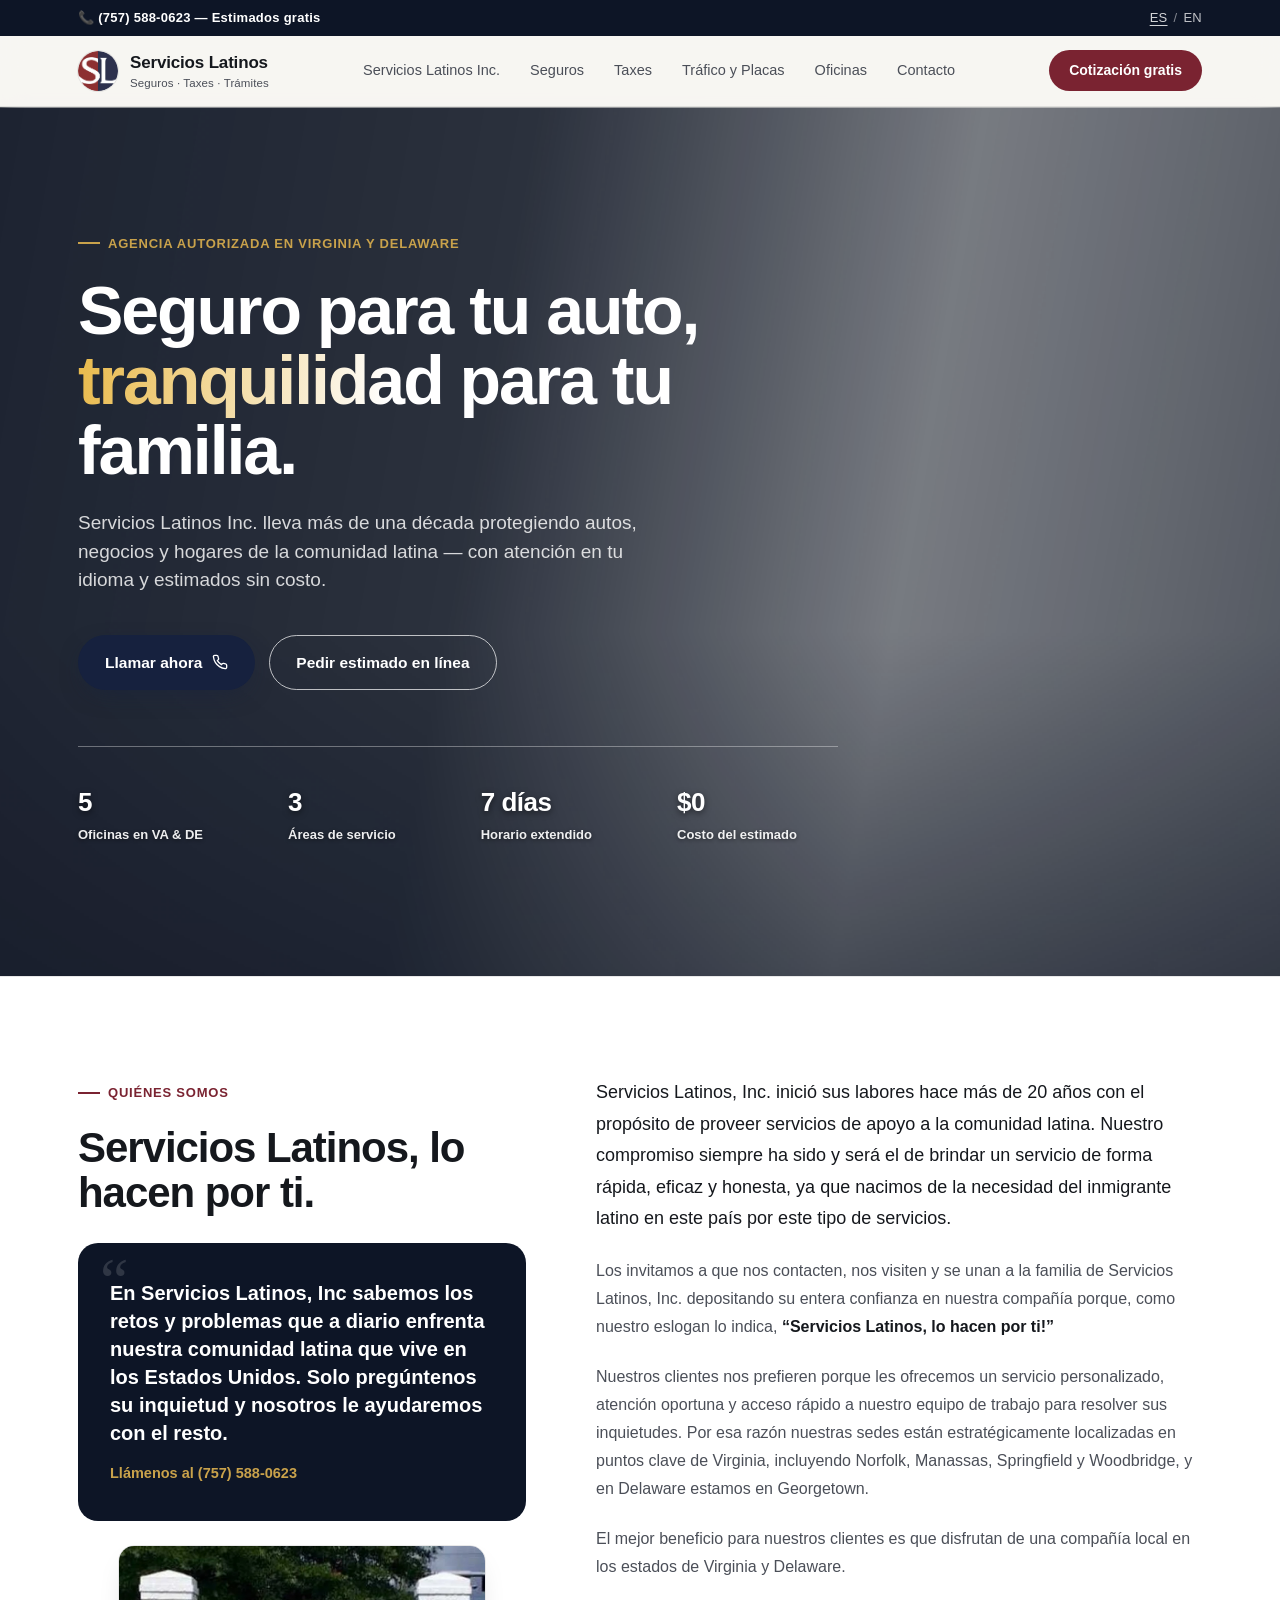
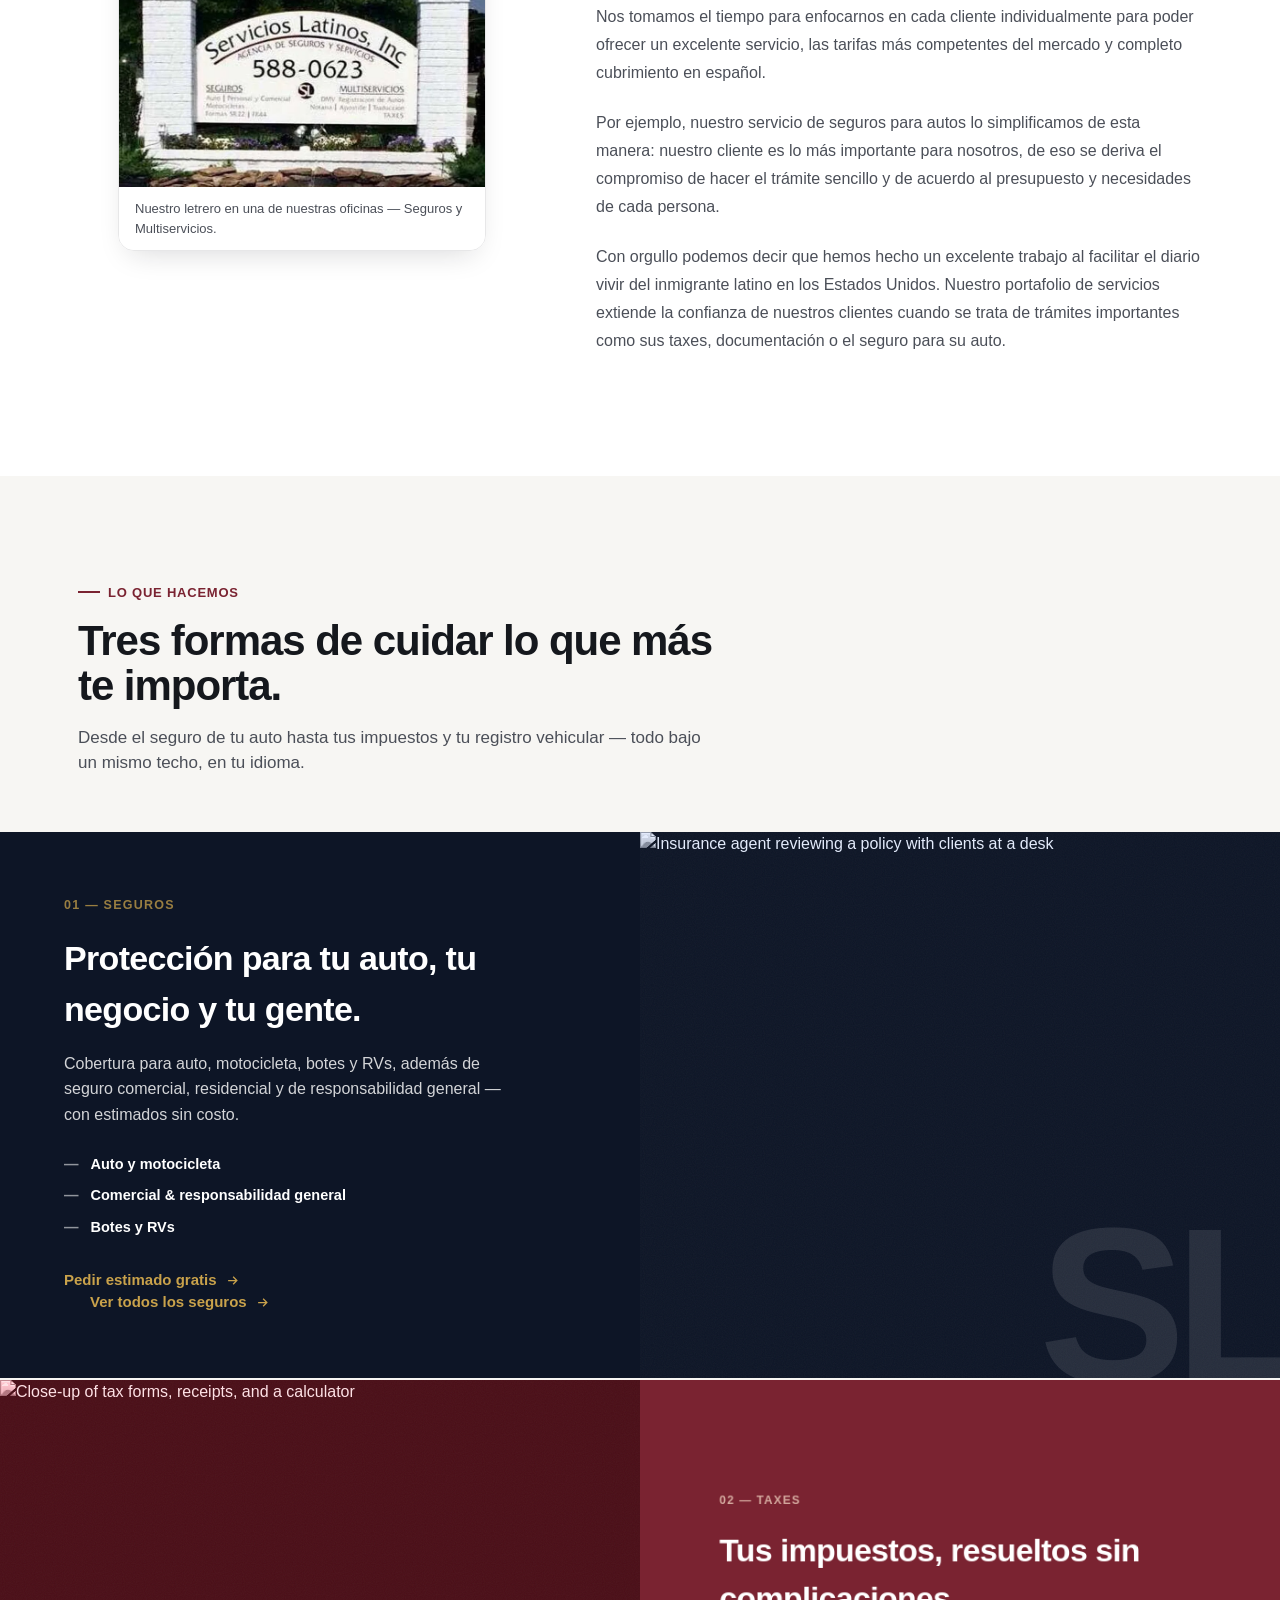
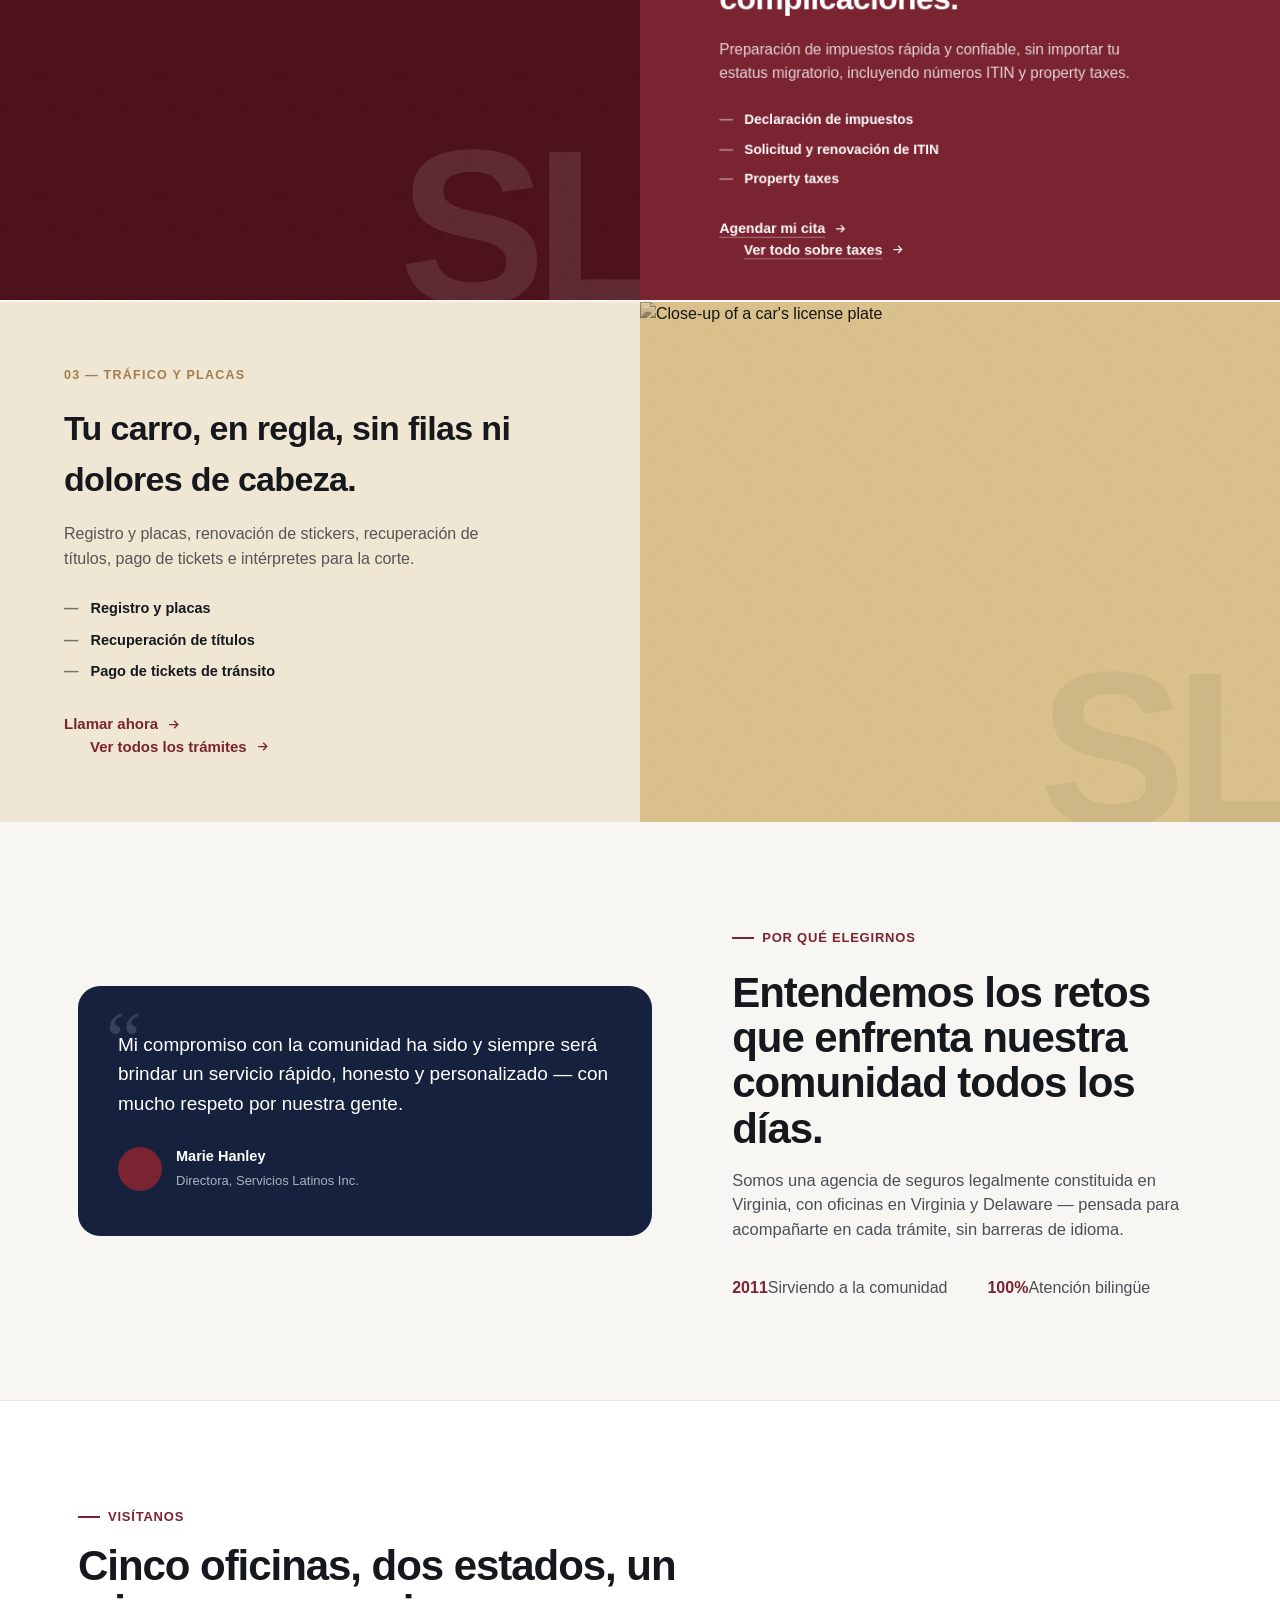
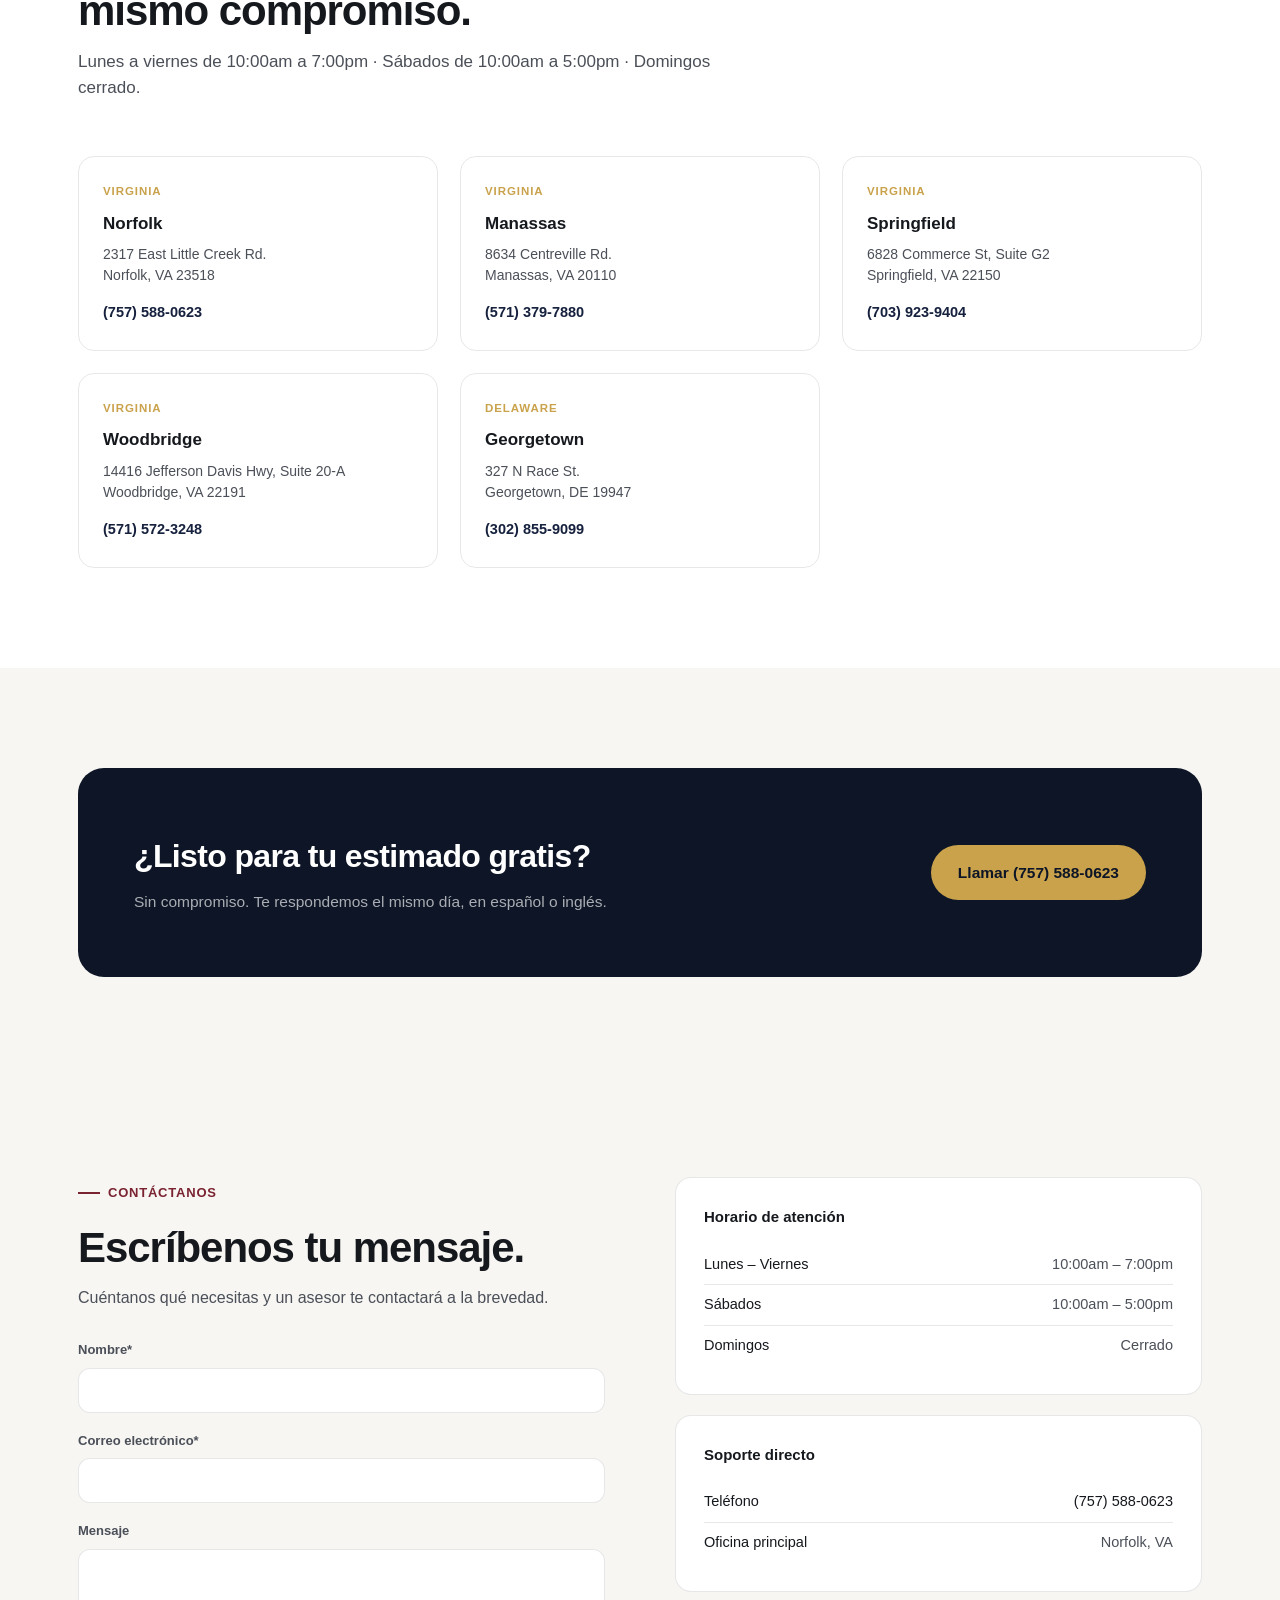
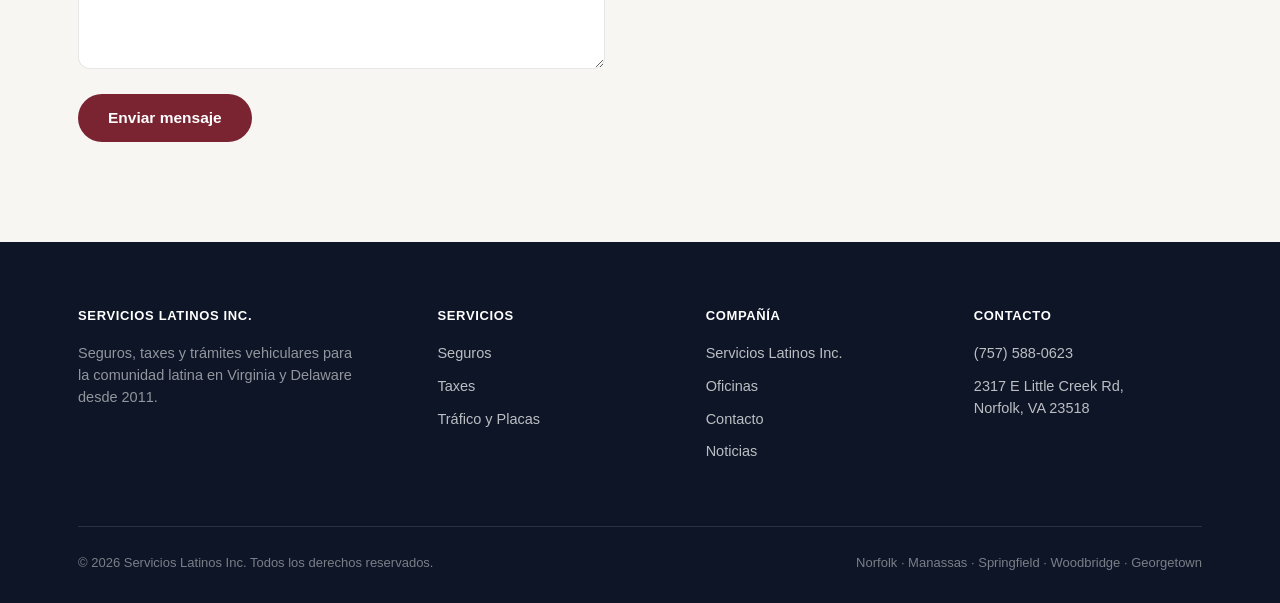
==== index.html @ 8c501081 "Add files via upload" ====
<!DOCTYPE html>
<html lang="es">
<head>
<meta charset="UTF-8">
<meta name="viewport" content="width=device-width, initial-scale=1.0">
<title>Servicios Latinos Inc. — Seguros, Taxes y Trámites</title>
<link rel="stylesheet" href="styles.css">
</head>
<body>

<a href="#main" class="skip-link">Saltar al contenido</a>

<div class="utility">
  <div class="wrap">
    <a href="tel:7575880623" class="phone"><span data-i18n="utility.phone">📞 (757) 588-0623 — Estimados gratis</span></a>
    <div class="langs"><a href="#" class="lang-link active" data-lang="es">ES</a><span>/</span><a href="#" class="lang-link" data-lang="en">EN</a></div>
  </div>
</div>

<header class="main">
  <nav class="wrap">
    <a href="#main" class="brand">
      <img class="brand-mark" src="[data-uri]" alt="Servicios Latinos Inc. logo" loading="lazy">
      <span class="brand-name">Servicios Latinos<small>Seguros · Taxes · Trámites</small></span>
    </a>
    <div class="nav-links">
      <a href="#nosotros" data-i18n="nav.nosotros">Servicios Latinos Inc.</a>
      <a href="seguros.html" data-i18n="nav.seguros">Seguros</a>
      <a href="taxes.html" data-i18n="nav.taxes">Taxes</a>
      <a href="trafico.html" data-i18n="nav.trafico">Tráfico y Placas</a>
      <a href="#oficinas" data-i18n="nav.oficinas">Oficinas</a>
      <a href="#contacto" data-i18n="nav.contacto">Contacto</a>
    </div>
    <a href="#contacto" class="nav-cta" data-i18n="nav.cta">Cotización gratis</a>
    <button class="nav-toggle" id="navToggle" aria-label="Menu" aria-expanded="false"><span class="bar"></span><span class="bar"></span></button>
  </nav>
  <div class="mobile-menu" id="mobileMenu">
    <div class="wrap">

      <a href="#nosotros" data-i18n="nav.nosotros">Servicios Latinos Inc.</a>
      <a href="seguros.html" data-i18n="nav.seguros">Seguros</a>
      <a href="taxes.html" data-i18n="nav.taxes">Taxes</a>
      <a href="trafico.html" data-i18n="nav.trafico">Tráfico y Placas</a>
      <a href="#oficinas" data-i18n="nav.oficinas">Oficinas</a>
      <a href="#contacto" data-i18n="nav.contacto">Contacto</a>
    
      <a href="#contacto" class="nav-cta" data-i18n="nav.cta">Cotización gratis</a>
    </div>
  </div>
</header>

<main id="main">

  <!-- HERO -->
  <section class="hero">
    <div class="hero-bg" role="img" aria-label="Close-up of a waving American flag"></div>
    <div class="wrap">
      <span class="eyebrow" data-i18n="hero.eyebrow">Agencia autorizada en Virginia y Delaware</span>
      <h1 class="hero-head" data-i18n="hero.headline">Seguro para tu auto, <em>tranquilidad</em> para tu familia.</h1>
      <p class="hero-sub" data-i18n="hero.sub">Servicios Latinos Inc. lleva más de una década protegiendo autos, negocios y hogares de la comunidad latina — con atención en tu idioma y estimados sin costo.</p>
      <div class="hero-actions">
        <a href="tel:7575880623" class="btn btn-primary">
          <span data-i18n="hero.call">Llamar ahora</span>
          <svg viewBox="0 0 24 24" fill="none" stroke="currentColor" stroke-width="2"><path d="M22 16.92v3a2 2 0 0 1-2.18 2 19.79 19.79 0 0 1-8.63-3.07 19.5 19.5 0 0 1-6-6 19.79 19.79 0 0 1-3.07-8.67A2 2 0 0 1 4.11 2h3a2 2 0 0 1 2 1.72c.127.96.362 1.903.7 2.81a2 2 0 0 1-.45 2.11L8.09 9.91a16 16 0 0 0 6 6l1.27-1.27a2 2 0 0 1 2.11-.45c.907.338 1.85.573 2.81.7A2 2 0 0 1 22 16.92z"/></svg>
        </a>
        <a href="#contacto" class="btn btn-ghost" data-i18n="hero.online_quote">Pedir estimado en línea</a>
      </div>
      <div class="hero-stats">
        <div class="stat"><b>5</b><span data-i18n="hero.stat1">Oficinas en VA &amp; DE</span></div>
        <div class="stat"><b>3</b><span data-i18n="hero.stat2">Áreas de servicio</span></div>
        <div class="stat"><b data-i18n="hero.stat3num">7 días</b><span data-i18n="hero.stat3">Horario extendido</span></div>
        <div class="stat"><b>$0</b><span data-i18n="hero.stat4">Costo del estimado</span></div>
      </div>
    </div>
  </section>

  <!-- ABOUT / NOSOTROS -->
  <section class="about" id="nosotros">
    <div class="wrap about-grid">
      <div class="about-sticky">
        <span class="eyebrow" data-i18n="about.eyebrow">Quiénes somos</span>
        <h2 class="section-title" data-i18n="about.title">Servicios Latinos, lo hacen por ti.</h2>
        <div class="about-slogan">
          <p data-i18n="about.slogan_quote">En Servicios Latinos, Inc sabemos los retos y problemas que a diario enfrenta nuestra comunidad latina que vive en los Estados Unidos. Solo pregúntenos su inquietud y nosotros le ayudaremos con el resto.</p>
          <a href="tel:7575880623" data-i18n="about.call">Llámenos al (757) 588-0623</a>
        </div>
        <figure class="about-photo">
          <img src="[data-uri]" alt="Servicios Latinos, Inc. monument sign at one of our office locations" loading="lazy">
          <figcaption data-i18n="about.photo_caption">Nuestro letrero en una de nuestras oficinas — Seguros y Multiservicios.</figcaption>
        </figure>
      </div>
      <div class="about-body reveal">
        <p data-i18n="about.p1">Servicios Latinos, Inc. inició sus labores hace más de 20 años con el propósito de proveer servicios de apoyo a la comunidad latina. Nuestro compromiso siempre ha sido y será el de brindar un servicio de forma rápida, eficaz y honesta, ya que nacimos de la necesidad del inmigrante latino en este país por este tipo de servicios.</p>
        <p data-i18n="about.p2">Los invitamos a que nos contacten, nos visiten y se unan a la familia de Servicios Latinos, Inc. depositando su entera confianza en nuestra compañía porque, como nuestro eslogan lo indica, <strong>“Servicios Latinos, lo hacen por ti!”</strong></p>
        <p data-i18n="about.p3">Nuestros clientes nos prefieren porque les ofrecemos un servicio personalizado, atención oportuna y acceso rápido a nuestro equipo de trabajo para resolver sus inquietudes. Por esa razón nuestras sedes están estratégicamente localizadas en puntos clave de Virginia, incluyendo Norfolk, Manassas, Springfield y Woodbridge, y en Delaware estamos en Georgetown.</p>
        <p data-i18n="about.p4">El mejor beneficio para nuestros clientes es que disfrutan de una compañía local en los estados de Virginia y Delaware.</p>
        <p data-i18n="about.p5">Nos tomamos el tiempo para enfocarnos en cada cliente individualmente para poder ofrecer un excelente servicio, las tarifas más competentes del mercado y completo cubrimiento en español.</p>
        <p data-i18n="about.p6">Por ejemplo, nuestro servicio de seguros para autos lo simplificamos de esta manera: nuestro cliente es lo más importante para nosotros, de eso se deriva el compromiso de hacer el trámite sencillo y de acuerdo al presupuesto y necesidades de cada persona.</p>
        <p data-i18n="about.p7">Con orgullo podemos decir que hemos hecho un excelente trabajo al facilitar el diario vivir del inmigrante latino en los Estados Unidos. Nuestro portafolio de servicios extiende la confianza de nuestros clientes cuando se trata de trámites importantes como sus taxes, documentación o el seguro para su auto.</p>
      </div>
    </div>
  </section>

  <!-- SERVICES -->
  <section class="services" id="seguros">
    <div class="wrap">
      <div class="section-head">
        <span class="eyebrow" data-i18n="services.eyebrow">Lo que hacemos</span>
        <h2 class="section-title" data-i18n="services.title">Tres formas de cuidar lo que más te importa.</h2>
        <p data-i18n="services.sub">Desde el seguro de tu auto hasta tus impuestos y tu registro vehicular — todo bajo un mismo techo, en tu idioma.</p>
      </div>
    </div>

    <div class="service-row row-seguros">
      <div class="service-content reveal">
        <span class="service-tag" data-i18n="seguros.tag">01 — Seguros</span>
        <h3 data-i18n="seguros.h3">Protección para tu auto, tu negocio y tu gente.</h3>
        <p data-i18n="seguros.p">Cobertura para auto, motocicleta, botes y RVs, además de seguro comercial, residencial y de responsabilidad general — con estimados sin costo.</p>
        <ul class="service-facts">
          <li data-i18n="seguros.fact1">Auto y motocicleta</li>
          <li data-i18n="seguros.fact2">Comercial &amp; responsabilidad general</li>
          <li data-i18n="seguros.fact3">Botes y RVs</li>
        </ul>
        <a href="tel:7575880623" class="link"><span data-i18n="seguros.link">Pedir estimado gratis</span>
          <svg viewBox="0 0 24 24" fill="none" stroke="currentColor" stroke-width="2"><path d="M5 12h14M13 6l6 6-6 6"/></svg>
        </a>
        <a href="seguros.html" class="link" style="margin-left:26px;"><span data-i18n="seguros.viewall">Ver todos los seguros</span>
          <svg viewBox="0 0 24 24" fill="none" stroke="currentColor" stroke-width="2"><path d="M5 12h14M13 6l6 6-6 6"/></svg>
        </a>
      </div>
      <div class="service-visual reveal-visual">
        <img src="https://images.pexels.com/photos/8441861/pexels-photo-8441861.jpeg?auto=compress&cs=tinysrgb&w=1000&h=800&dpr=1" alt="Insurance agent reviewing a policy with clients at a desk" loading="lazy">
        <div class="tint"></div>
        <div class="grain"></div>
        <span class="service-mark" aria-hidden="true">SL</span>
      </div>
    </div>

    <div class="service-row flip row-taxes" id="taxes">
      <div class="service-content reveal">
        <span class="service-tag" data-i18n="taxes.tag">02 — Taxes</span>
        <h3 data-i18n="taxes.h3">Tus impuestos, resueltos sin complicaciones.</h3>
        <p data-i18n="taxes.p">Preparación de impuestos rápida y confiable, sin importar tu estatus migratorio, incluyendo números ITIN y property taxes.</p>
        <ul class="service-facts">
          <li data-i18n="taxes.fact1">Declaración de impuestos</li>
          <li data-i18n="taxes.fact2">Solicitud y renovación de ITIN</li>
          <li data-i18n="taxes.fact3">Property taxes</li>
        </ul>
        <a href="tel:7575880623" class="link"><span data-i18n="taxes.link">Agendar mi cita</span>
          <svg viewBox="0 0 24 24" fill="none" stroke="currentColor" stroke-width="2"><path d="M5 12h14M13 6l6 6-6 6"/></svg>
        </a>
        <a href="taxes.html" class="link" style="margin-left:26px;"><span data-i18n="taxes.viewall">Ver todo sobre taxes</span>
          <svg viewBox="0 0 24 24" fill="none" stroke="currentColor" stroke-width="2"><path d="M5 12h14M13 6l6 6-6 6"/></svg>
        </a>
      </div>
      <div class="service-visual reveal-visual">
        <img src="https://images.pexels.com/photos/6863183/pexels-photo-6863183.jpeg?auto=compress&cs=tinysrgb&w=1000&h=800&dpr=1" alt="Close-up of tax forms, receipts, and a calculator" loading="lazy">
        <div class="tint"></div>
        <div class="grain"></div>
        <span class="service-mark" aria-hidden="true">SL</span>
      </div>
    </div>

    <div class="service-row row-trafico" id="trafico">
      <div class="service-content reveal">
        <span class="service-tag" data-i18n="trafico.tag">03 — Tráfico y Placas</span>
        <h3 data-i18n="trafico.h3">Tu carro, en regla, sin filas ni dolores de cabeza.</h3>
        <p data-i18n="trafico.p">Registro y placas, renovación de stickers, recuperación de títulos, pago de tickets e intérpretes para la corte.</p>
        <ul class="service-facts">
          <li data-i18n="trafico.fact1">Registro y placas</li>
          <li data-i18n="trafico.fact2">Recuperación de títulos</li>
          <li data-i18n="trafico.fact3">Pago de tickets de tránsito</li>
        </ul>
        <a href="tel:7575880623" class="link"><span data-i18n="trafico.call">Llamar ahora</span>
          <svg viewBox="0 0 24 24" fill="none" stroke="currentColor" stroke-width="2"><path d="M5 12h14M13 6l6 6-6 6"/></svg>
        </a>
        <a href="trafico.html" class="link" style="margin-left:26px;"><span data-i18n="trafico.link">Ver todos los trámites</span>
          <svg viewBox="0 0 24 24" fill="none" stroke="currentColor" stroke-width="2"><path d="M5 12h14M13 6l6 6-6 6"/></svg>
        </a>
      </div>
      <div class="service-visual reveal-visual">
        <img src="https://images.unsplash.com/photo-1666651361868-5e5e804b0d53?auto=format&fit=crop&w=1000&h=800&q=80" alt="Close-up of a car's license plate" loading="lazy">
        <div class="tint"></div>
        <div class="grain"></div>
        <span class="service-mark" aria-hidden="true">SL</span>
      </div>
    </div>
  </section>

  <!-- TRUST -->
  <section class="trust">
    <div class="wrap trust-grid">
      <div class="quote-card">
        <p data-i18n="trust.quote">Mi compromiso con la comunidad ha sido y siempre será brindar un servicio rápido, honesto y personalizado — con mucho respeto por nuestra gente.</p>
        <div class="quote-person">
          <span class="quote-avatar" aria-hidden="true"></span>
          <div><b>Marie Hanley</b><span data-i18n="trust.title">Directora, Servicios Latinos Inc.</span></div>
        </div>
      </div>
      <div class="trust-copy">
        <span class="eyebrow" data-i18n="trust.eyebrow">Por qué elegirnos</span>
        <h2 class="section-title" data-i18n="trust.h2">Entendemos los retos que enfrenta nuestra comunidad todos los días.</h2>
        <p style="color:var(--ink-soft);font-size:16.5px;" data-i18n="trust.p">Somos una agencia de seguros legalmente constituida en Virginia, con oficinas en Virginia y Delaware — pensada para acompañarte en cada trámite, sin barreras de idioma.</p>
        <div class="stat-row">
          <div class="stat"><b>2011</b><span data-i18n="trust.stat1">Sirviendo a la comunidad</span></div>
          <div class="stat"><b>100%</b><span data-i18n="trust.stat2">Atención bilingüe</span></div>
        </div>
      </div>
    </div>
  </section>

  <!-- OFFICES -->
  <section class="offices" id="oficinas">
    <div class="wrap">
      <div class="section-head">
        <span class="eyebrow" data-i18n="offices.eyebrow">Visítanos</span>
        <h2 class="section-title" data-i18n="offices.h2">Cinco oficinas, dos estados, un mismo compromiso.</h2>
        <p data-i18n="offices.hours">Lunes a viernes de 10:00am a 7:00pm · Sábados de 10:00am a 5:00pm · Domingos cerrado.</p>
      </div>
      <div class="office-grid">
        <div class="office-card">
          <span class="office-state" data-i18n="offices.state.va">Virginia</span>
          <h4>Norfolk</h4>
          <address>2317 East Little Creek Rd.<br>Norfolk, VA 23518</address>
          <a class="tel" href="tel:7575880623">(757) 588-0623</a>
        </div>
        <div class="office-card">
          <span class="office-state" data-i18n="offices.state.va">Virginia</span>
          <h4>Manassas</h4>
          <address>8634 Centreville Rd.<br>Manassas, VA 20110</address>
          <a class="tel" href="tel:5713797880">(571) 379-7880</a>
        </div>
        <div class="office-card">
          <span class="office-state" data-i18n="offices.state.va">Virginia</span>
          <h4>Springfield</h4>
          <address>6828 Commerce St, Suite G2<br>Springfield, VA 22150</address>
          <a class="tel" href="tel:7039239404">(703) 923-9404</a>
        </div>
        <div class="office-card">
          <span class="office-state" data-i18n="offices.state.va">Virginia</span>
          <h4>Woodbridge</h4>
          <address>14416 Jefferson Davis Hwy, Suite 20-A<br>Woodbridge, VA 22191</address>
          <a class="tel" href="tel:5715723248">(571) 572-3248</a>
        </div>
        <div class="office-card">
          <span class="office-state" data-i18n="offices.state.de">Delaware</span>
          <h4>Georgetown</h4>
          <address>327 N Race St.<br>Georgetown, DE 19947</address>
          <a class="tel" href="tel:3028559099">(302) 855-9099</a>
        </div>
      </div>
    </div>
  </section>

  <!-- CTA BAND -->
  <section>
    <div class="wrap">
      <div class="cta-band">
        <div>
          <h3 data-i18n="cta.h3">¿Listo para tu estimado gratis?</h3>
          <p data-i18n="cta.p">Sin compromiso. Te respondemos el mismo día, en español o inglés.</p>
        </div>
        <a href="tel:7575880623" class="btn btn-primary"><span data-i18n="cta.button">Llamar (757) 588-0623</span></a>
      </div>
    </div>
  </section>

  <!-- CONTACT -->
  <section class="contact" id="contacto">
    <div class="wrap contact-grid">
      <div>
        <span class="eyebrow" data-i18n="contact.eyebrow">Contáctanos</span>
        <h2 class="section-title" data-i18n="contact.h2">Escríbenos tu mensaje.</h2>
        <p style="color:var(--ink-soft);font-size:16px;margin-bottom:30px;" data-i18n="contact.sub">Cuéntanos qué necesitas y un asesor te contactará a la brevedad.</p>
        <form onsubmit="event.preventDefault(); document.getElementById('form-success').style.display='block'; this.reset();">
          <div class="field">
            <label for="name" data-i18n="contact.name">Nombre*</label>
            <input id="name" type="text" required>
          </div>
          <div class="field">
            <label for="email" data-i18n="contact.email">Correo electrónico*</label>
            <input id="email" type="email" required>
          </div>
          <div class="field">
            <label for="message" data-i18n="contact.message">Mensaje</label>
            <textarea id="message"></textarea>
          </div>
          <button type="submit" class="submit-btn" data-i18n="contact.submit">Enviar mensaje</button>
          <p class="form-note" id="form-success" style="display:none;color:var(--navy);font-weight:600;" data-i18n="contact.success">¡Gracias! Hemos recibido tu mensaje.</p>
        </form>
      </div>
      <div>
        <div class="hours-card">
          <h4 data-i18n="contact.hours_title">Horario de atención</h4>
          <div class="hours-row"><span data-i18n="contact.mon_fri">Lunes – Viernes</span><span>10:00am – 7:00pm</span></div>
          <div class="hours-row"><span data-i18n="contact.sat">Sábados</span><span>10:00am – 5:00pm</span></div>
          <div class="hours-row"><span data-i18n="contact.sun">Domingos</span><span data-i18n="contact.closed">Cerrado</span></div>
        </div>
        <div class="hours-card" style="margin-top:20px;">
          <h4 data-i18n="contact.support_title">Soporte directo</h4>
          <div class="hours-row"><span data-i18n="contact.phone_label">Teléfono</span><a class="tel" href="tel:7575880623">(757) 588-0623</a></div>
          <div class="hours-row"><span data-i18n="contact.main_office">Oficina principal</span><span>Norfolk, VA</span></div>
        </div>
      </div>
    </div>
  </section>

</main>

<footer>
  <div class="wrap">
    <div class="footer-grid">
      <div class="footer-brand">
        <h5>Servicios Latinos Inc.</h5>
        <p data-i18n="footer.tagline">Seguros, taxes y trámites vehiculares para la comunidad latina en Virginia y Delaware desde 2011.</p>
      </div>
      <div>
        <h5 data-i18n="footer.services">Servicios</h5>
        <ul>
          <li><a href="seguros.html" data-i18n="nav.seguros">Seguros</a></li>
          <li><a href="taxes.html" data-i18n="nav.taxes">Taxes</a></li>
          <li><a href="trafico.html" data-i18n="nav.trafico">Tráfico y Placas</a></li>
        </ul>
      </div>
      <div>
        <h5 data-i18n="footer.company">Compañía</h5>
        <ul>
          <li><a href="#nosotros" data-i18n="nav.nosotros">Servicios Latinos Inc.</a></li>
          <li><a href="#oficinas" data-i18n="nav.oficinas">Oficinas</a></li>
          <li><a href="#contacto" data-i18n="nav.contacto">Contacto</a></li>
          <li><a href="#" data-i18n="footer.news">Noticias</a></li>
        </ul>
      </div>
      <div>
        <h5 data-i18n="footer.contact">Contacto</h5>
        <ul>
          <li><a href="tel:7575880623">(757) 588-0623</a></li>
          <li data-i18n="footer.address">2317 E Little Creek Rd,<br>Norfolk, VA 23518</li>
        </ul>
      </div>
    </div>
    <div class="footer-bottom">
      <span data-i18n="footer.copyright">© 2026 Servicios Latinos Inc. Todos los derechos reservados.</span>
      <span>Norfolk · Manassas · Springfield · Woodbridge · Georgetown</span>
    </div>
  </div>
</footer>

<script>
  var translations = {
    es: {
      'utility.phone': '📞 (757) 588-0623 — Estimados gratis',
      'nav.seguros': 'Seguros',
      'nav.taxes': 'Taxes',
      'nav.trafico': 'Tráfico y Placas',
      'nav.oficinas': 'Oficinas',
      'nav.contacto': 'Contacto',
      'nav.cta': 'Cotización gratis',
      'nav.nosotros': 'Servicios Latinos Inc.',
      'about.eyebrow': 'Quiénes somos',
      'about.title': 'Servicios Latinos, lo hacen por ti.',
      'about.slogan_quote': 'En Servicios Latinos, Inc sabemos los retos y problemas que a diario enfrenta nuestra comunidad latina que vive en los Estados Unidos. Solo pregúntenos su inquietud y nosotros le ayudaremos con el resto.',
      'about.call': 'Llámenos al (757) 588-0623',
      'about.p1': 'Servicios Latinos, Inc. inició sus labores hace más de 20 años con el propósito de proveer servicios de apoyo a la comunidad latina. Nuestro compromiso siempre ha sido y será el de brindar un servicio de forma rápida, eficaz y honesta, ya que nacimos de la necesidad del inmigrante latino en este país por este tipo de servicios.',
      'about.p2': 'Los invitamos a que nos contacten, nos visiten y se unan a la familia de Servicios Latinos, Inc. depositando su entera confianza en nuestra compañía porque, como nuestro eslogan lo indica, <strong>“Servicios Latinos, lo hacen por ti!”</strong>',
      'about.p3': 'Nuestros clientes nos prefieren porque les ofrecemos un servicio personalizado, atención oportuna y acceso rápido a nuestro equipo de trabajo para resolver sus inquietudes. Por esa razón nuestras sedes están estratégicamente localizadas en puntos clave de Virginia, incluyendo Norfolk, Manassas, Springfield y Woodbridge, y en Delaware estamos en Georgetown.',
      'about.p4': 'El mejor beneficio para nuestros clientes es que disfrutan de una compañía local en los estados de Virginia y Delaware.',
      'about.p5': 'Nos tomamos el tiempo para enfocarnos en cada cliente individualmente para poder ofrecer un excelente servicio, las tarifas más competentes del mercado y completo cubrimiento en español.',
      'about.p6': 'Por ejemplo, nuestro servicio de seguros para autos lo simplificamos de esta manera: nuestro cliente es lo más importante para nosotros, de eso se deriva el compromiso de hacer el trámite sencillo y de acuerdo al presupuesto y necesidades de cada persona.',
      'about.p7': 'Con orgullo podemos decir que hemos hecho un excelente trabajo al facilitar el diario vivir del inmigrante latino en los Estados Unidos. Nuestro portafolio de servicios extiende la confianza de nuestros clientes cuando se trata de trámites importantes como sus taxes, documentación o el seguro para su auto.',
      'about.photo_caption': 'Nuestro letrero en una de nuestras oficinas — Seguros y Multiservicios.',
      'hero.eyebrow': 'Agencia autorizada en Virginia y Delaware',
      'hero.headline': 'Seguro para tu auto, <em>tranquilidad</em> para tu familia.',
      'hero.sub': 'Servicios Latinos Inc. lleva más de una década protegiendo autos, negocios y hogares de la comunidad latina — con atención en tu idioma y estimados sin costo.',
      'hero.call': 'Llamar ahora',
      'hero.online_quote': 'Pedir estimado en línea',
      'hero.stat1': 'Oficinas en VA &amp; DE',
      'hero.stat2': 'Áreas de servicio',
      'hero.stat3num': '7 días',
      'hero.stat3': 'Horario extendido',
      'hero.stat4': 'Costo del estimado',
      'services.eyebrow': 'Lo que hacemos',
      'services.title': 'Tres formas de cuidar lo que más te importa.',
      'services.sub': 'Desde el seguro de tu auto hasta tus impuestos y tu registro vehicular — todo bajo un mismo techo, en tu idioma.',
      'seguros.tag': '01 — Seguros',
      'seguros.h3': 'Protección para tu auto, tu negocio y tu gente.',
      'seguros.p': 'Cobertura para auto, motocicleta, botes y RVs, además de seguro comercial, residencial y de responsabilidad general — con estimados sin costo.',
      'seguros.fact1': 'Auto y motocicleta',
      'seguros.fact2': 'Comercial &amp; responsabilidad general',
      'seguros.fact3': 'Botes y RVs',
      'seguros.link': 'Pedir estimado gratis',
      'seguros.viewall': 'Ver todos los seguros',
      'taxes.tag': '02 — Taxes',
      'taxes.h3': 'Tus impuestos, resueltos sin complicaciones.',
      'taxes.p': 'Preparación de impuestos rápida y confiable, sin importar tu estatus migratorio, incluyendo números ITIN y property taxes.',
      'taxes.fact1': 'Declaración de impuestos',
      'taxes.fact2': 'Solicitud y renovación de ITIN',
      'taxes.fact3': 'Property taxes',
      'taxes.link': 'Agendar mi cita',
      'taxes.viewall': 'Ver todo sobre taxes',
      'trafico.tag': '03 — Tráfico y Placas',
      'trafico.h3': 'Tu carro, en regla, sin filas ni dolores de cabeza.',
      'trafico.p': 'Registro y placas, renovación de stickers, recuperación de títulos, pago de tickets e intérpretes para la corte.',
      'trafico.fact1': 'Registro y placas',
      'trafico.fact2': 'Recuperación de títulos',
      'trafico.fact3': 'Pago de tickets de tránsito',
      'trafico.link': 'Ver todos los trámites',
      'trafico.call': 'Llamar ahora',
      'trust.quote': 'Mi compromiso con la comunidad ha sido y siempre será brindar un servicio rápido, honesto y personalizado — con mucho respeto por nuestra gente.',
      'trust.title': 'Directora, Servicios Latinos Inc.',
      'trust.eyebrow': 'Por qué elegirnos',
      'trust.h2': 'Entendemos los retos que enfrenta nuestra comunidad todos los días.',
      'trust.p': 'Somos una agencia de seguros legalmente constituida en Virginia, con oficinas en Virginia y Delaware — pensada para acompañarte en cada trámite, sin barreras de idioma.',
      'trust.stat1': 'Sirviendo a la comunidad',
      'trust.stat2': 'Atención bilingüe',
      'offices.eyebrow': 'Visítanos',
      'offices.h2': 'Cinco oficinas, dos estados, un mismo compromiso.',
      'offices.hours': 'Lunes a viernes de 10:00am a 7:00pm · Sábados de 10:00am a 5:00pm · Domingos cerrado.',
      'offices.state.va': 'Virginia',
      'offices.state.de': 'Delaware',
      'cta.h3': '¿Listo para tu estimado gratis?',
      'cta.p': 'Sin compromiso. Te respondemos el mismo día, en español o inglés.',
      'cta.button': 'Llamar (757) 588-0623',
      'contact.eyebrow': 'Contáctanos',
      'contact.h2': 'Escríbenos tu mensaje.',
      'contact.sub': 'Cuéntanos qué necesitas y un asesor te contactará a la brevedad.',
      'contact.name': 'Nombre*',
      'contact.email': 'Correo electrónico*',
      'contact.message': 'Mensaje',
      'contact.submit': 'Enviar mensaje',
      'contact.success': '¡Gracias! Hemos recibido tu mensaje.',
      'contact.hours_title': 'Horario de atención',
      'contact.mon_fri': 'Lunes – Viernes',
      'contact.sat': 'Sábados',
      'contact.sun': 'Domingos',
      'contact.closed': 'Cerrado',
      'contact.support_title': 'Soporte directo',
      'contact.phone_label': 'Teléfono',
      'contact.main_office': 'Oficina principal',
      'footer.tagline': 'Seguros, taxes y trámites vehiculares para la comunidad latina en Virginia y Delaware desde 2011.',
      'footer.services': 'Servicios',
      'footer.company': 'Compañía',
      'footer.news': 'Noticias',
      'footer.contact': 'Contacto',
      'footer.address': '2317 E Little Creek Rd,<br>Norfolk, VA 23518',
      'footer.copyright': '© 2026 Servicios Latinos Inc. Todos los derechos reservados.'
    },
    en: {
      'utility.phone': '📞 (757) 588-0623 — Free estimates',
      'nav.seguros': 'Insurance',
      'nav.taxes': 'Taxes',
      'nav.trafico': 'DMV &amp; Plates',
      'nav.oficinas': 'Offices',
      'nav.contacto': 'Contact',
      'nav.cta': 'Free quote',
      'nav.nosotros': 'Servicios Latinos Inc.',
      'about.eyebrow': 'Who we are',
      'about.title': 'Servicios Latinos, working for you.',
      'about.slogan_quote': 'At Servicios Latinos, Inc we know the challenges our Latino community living in the United States faces every day. Just ask us what you need, and we\'ll help you with the rest.',
      'about.call': 'Call us at (757) 588-0623',
      'about.p1': 'Servicios Latinos, Inc. began operating more than 20 years ago with the purpose of providing support services to the Latino community. Our commitment has always been, and always will be, to provide fast, effective, and honest service — because we were born out of the Latino immigrant\'s need for these kinds of services in this country.',
      'about.p2': 'We invite you to contact us, visit us, and join the Servicios Latinos, Inc. family by placing your full trust in our company, because as our slogan says, <strong>"Servicios Latinos, working for you!"</strong>',
      'about.p3': 'Our clients choose us because we offer personalized service, timely attention, and quick access to our team to resolve their questions. That\'s why our offices are strategically located in key areas of Virginia, including Norfolk, Manassas, Springfield, and Woodbridge, and in Delaware we\'re in Georgetown.',
      'about.p4': 'The best benefit for our clients is having a local company across the states of Virginia and Delaware.',
      'about.p5': 'We take the time to focus on each client individually so we can offer excellent service, the most competitive rates on the market, and complete coverage in Spanish.',
      'about.p6': 'For example, we simplify our auto insurance service this way: our client is what matters most to us, and from that comes our commitment to making the process simple and tailored to each person\'s budget and needs.',
      'about.p7': 'We\'re proud to say we\'ve done excellent work making daily life easier for Latino immigrants in the United States. Our portfolio of services extends our clients\' trust when it comes to important matters like their taxes, paperwork, or car insurance.',
      'about.photo_caption': 'Our sign at one of our office locations — Insurance and Multiservices.',
      'hero.eyebrow': 'Licensed agency in Virginia and Delaware',
      'hero.headline': 'Coverage for your car, <em>peace of mind</em> for your family.',
      'hero.sub': 'Servicios Latinos Inc. has spent over a decade protecting the cars, businesses, and homes of the Latino community — with service in your language and free estimates.',
      'hero.call': 'Call now',
      'hero.online_quote': 'Request a quote online',
      'hero.stat1': 'Offices in VA &amp; DE',
      'hero.stat2': 'Service areas',
      'hero.stat3num': '7 days',
      'hero.stat3': 'Extended hours',
      'hero.stat4': 'Cost of your estimate',
      'services.eyebrow': 'What we do',
      'services.title': 'Three ways to protect what matters most.',
      'services.sub': 'From car insurance to your taxes and vehicle registration — all under one roof, in your language.',
      'seguros.tag': '01 — Insurance',
      'seguros.h3': 'Protection for your car, your business, and your people.',
      'seguros.p': 'Coverage for cars, motorcycles, boats, and RVs, plus commercial, homeowners, and general liability insurance — with free estimates.',
      'seguros.fact1': 'Auto & motorcycle',
      'seguros.fact2': 'Commercial & general liability',
      'seguros.fact3': 'Boats & RVs',
      'seguros.link': 'Get a free quote',
      'seguros.viewall': 'See all insurance options',
      'taxes.tag': '02 — Taxes',
      'taxes.h3': 'Your taxes, handled without the hassle.',
      'taxes.p': 'Fast, reliable tax preparation regardless of immigration status, including ITIN numbers and property taxes.',
      'taxes.fact1': 'Tax filing',
      'taxes.fact2': 'ITIN application & renewal',
      'taxes.fact3': 'Property taxes',
      'taxes.link': 'Book my appointment',
      'taxes.viewall': 'See everything about taxes',
      'trafico.tag': '03 — DMV & Plates',
      'trafico.h3': 'Your car, street legal, without the lines or headaches.',
      'trafico.p': 'Registration and plates, sticker renewals, title recovery, ticket payments, and court interpreters.',
      'trafico.fact1': 'Registration & plates',
      'trafico.fact2': 'Title recovery',
      'trafico.fact3': 'Traffic ticket payments',
      'trafico.link': 'See all DMV services',
      'trafico.call': 'Call now',
      'trust.quote': 'My commitment to the community has always been to provide fast, honest, personal service — with deep respect for our people.',
      'trust.title': 'Director, Servicios Latinos Inc.',
      'trust.eyebrow': 'Why choose us',
      'trust.h2': 'We understand the challenges our community faces every day.',
      'trust.p': 'We are a licensed insurance agency in Virginia, with offices in Virginia and Delaware — built to support you through every step, with no language barrier.',
      'trust.stat1': 'Serving the community',
      'trust.stat2': 'Bilingual service',
      'offices.eyebrow': 'Visit us',
      'offices.h2': 'Five offices, two states, one commitment.',
      'offices.hours': 'Monday–Friday 10:00am–7:00pm · Saturdays 10:00am–5:00pm · Closed Sundays.',
      'offices.state.va': 'Virginia',
      'offices.state.de': 'Delaware',
      'cta.h3': 'Ready for your free quote?',
      'cta.p': 'No obligation. We\'ll get back to you the same day, in English or Spanish.',
      'cta.button': 'Call (757) 588-0623',
      'contact.eyebrow': 'Contact us',
      'contact.h2': 'Send us a message.',
      'contact.sub': 'Tell us what you need and an advisor will reach out shortly.',
      'contact.name': 'Name*',
      'contact.email': 'Email*',
      'contact.message': 'Message',
      'contact.submit': 'Send message',
      'contact.success': 'Thank you! We\'ve received your message.',
      'contact.hours_title': 'Business hours',
      'contact.mon_fri': 'Mon – Fri',
      'contact.sat': 'Saturdays',
      'contact.sun': 'Sundays',
      'contact.closed': 'Closed',
      'contact.support_title': 'Direct support',
      'contact.phone_label': 'Phone',
      'contact.main_office': 'Main office',
      'footer.tagline': 'Insurance, taxes, and vehicle services for the Latino community in Virginia and Delaware since 2011.',
      'footer.services': 'Services',
      'footer.company': 'Company',
      'footer.news': 'News',
      'footer.contact': 'Contact',
      'footer.address': '2317 E Little Creek Rd,<br>Norfolk, VA 23518',
      'footer.copyright': '© 2026 Servicios Latinos Inc. All rights reserved.'
    }
  };

  function setLanguage(lang) {
    var dict = translations[lang] || translations.es;
    document.querySelectorAll('[data-i18n]').forEach(function(el){
      var key = el.getAttribute('data-i18n');
      if (dict[key] !== undefined) {
        el.innerHTML = dict[key];
      }
    });
    document.querySelectorAll('.lang-link').forEach(function(el){
      el.classList.toggle('active', el.getAttribute('data-lang') === lang);
    });
    document.documentElement.setAttribute('lang', lang);
    try { window.currentLang = lang; } catch(e) {}
  }

  document.querySelectorAll('.lang-link').forEach(function(el){
    el.addEventListener('click', function(e){
      e.preventDefault();
      setLanguage(this.getAttribute('data-lang'));
    });
  });
</script>

<script>
  (function(){
    var toggle = document.getElementById('navToggle');
    var menu = document.getElementById('mobileMenu');
    if (!toggle || !menu) return;

    function closeMenu(){
      menu.classList.remove('open');
      toggle.classList.remove('open');
      toggle.setAttribute('aria-expanded', 'false');
    }
    function openMenu(){
      menu.classList.add('open');
      toggle.classList.add('open');
      toggle.setAttribute('aria-expanded', 'true');
    }

    toggle.addEventListener('click', function(){
      if (menu.classList.contains('open')) { closeMenu(); } else { openMenu(); }
    });
    menu.querySelectorAll('a').forEach(function(link){
      link.addEventListener('click', closeMenu);
    });
    document.addEventListener('click', function(e){
      if (!menu.contains(e.target) && !toggle.contains(e.target)) { closeMenu(); }
    });
    window.addEventListener('resize', function(){
      if (window.innerWidth > 900) { closeMenu(); }
    });
  })();
</script>

<script>
  (function(){
    var targets = document.querySelectorAll('.reveal, .reveal-visual');
    if (!('IntersectionObserver' in window)) {
      targets.forEach(function(el){ el.classList.add('in-view'); });
      return;
    }
    var observer = new IntersectionObserver(function(entries){
      entries.forEach(function(entry){
        if (entry.isIntersecting) {
          entry.target.classList.add('in-view');
          observer.unobserve(entry.target);
        }
      });
    }, { threshold: 0.25, rootMargin: '0px 0px -60px 0px' });
    targets.forEach(function(el){ observer.observe(el); });
  })();
</script>

</body>
</html>
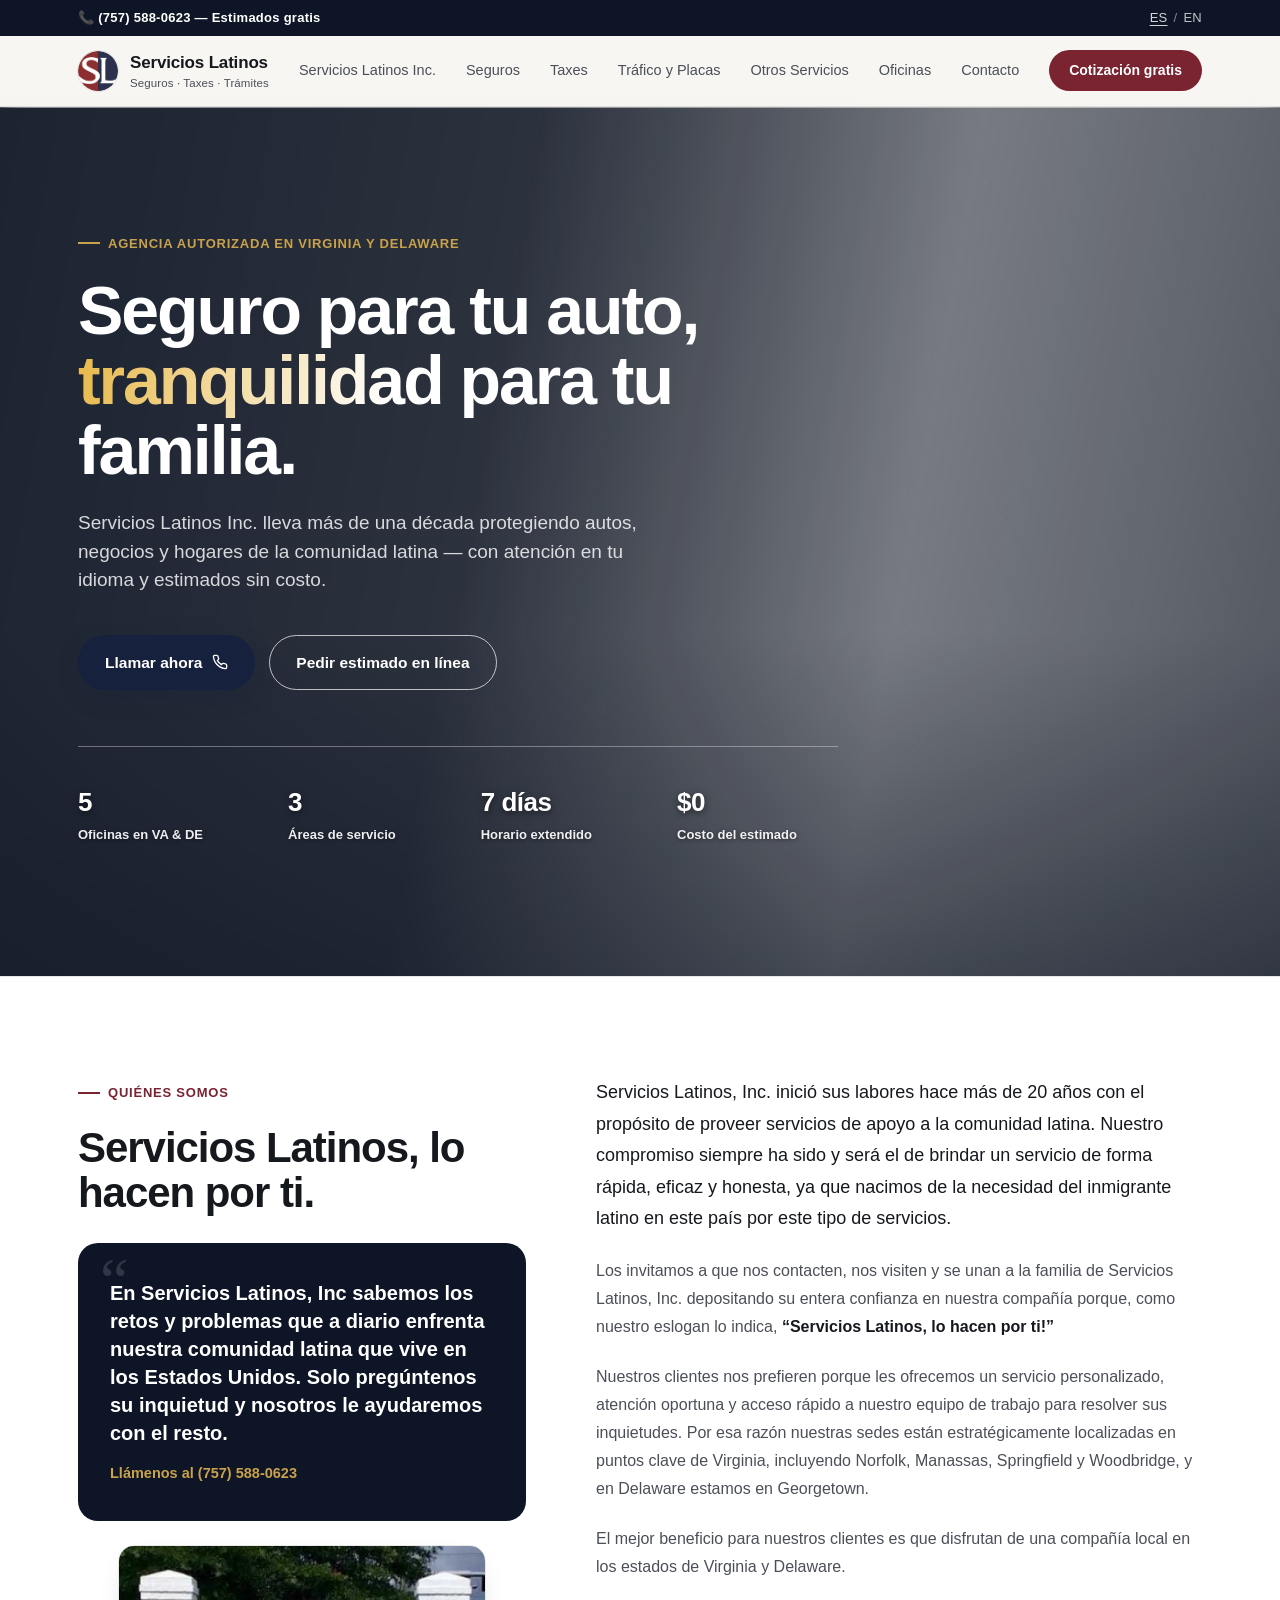
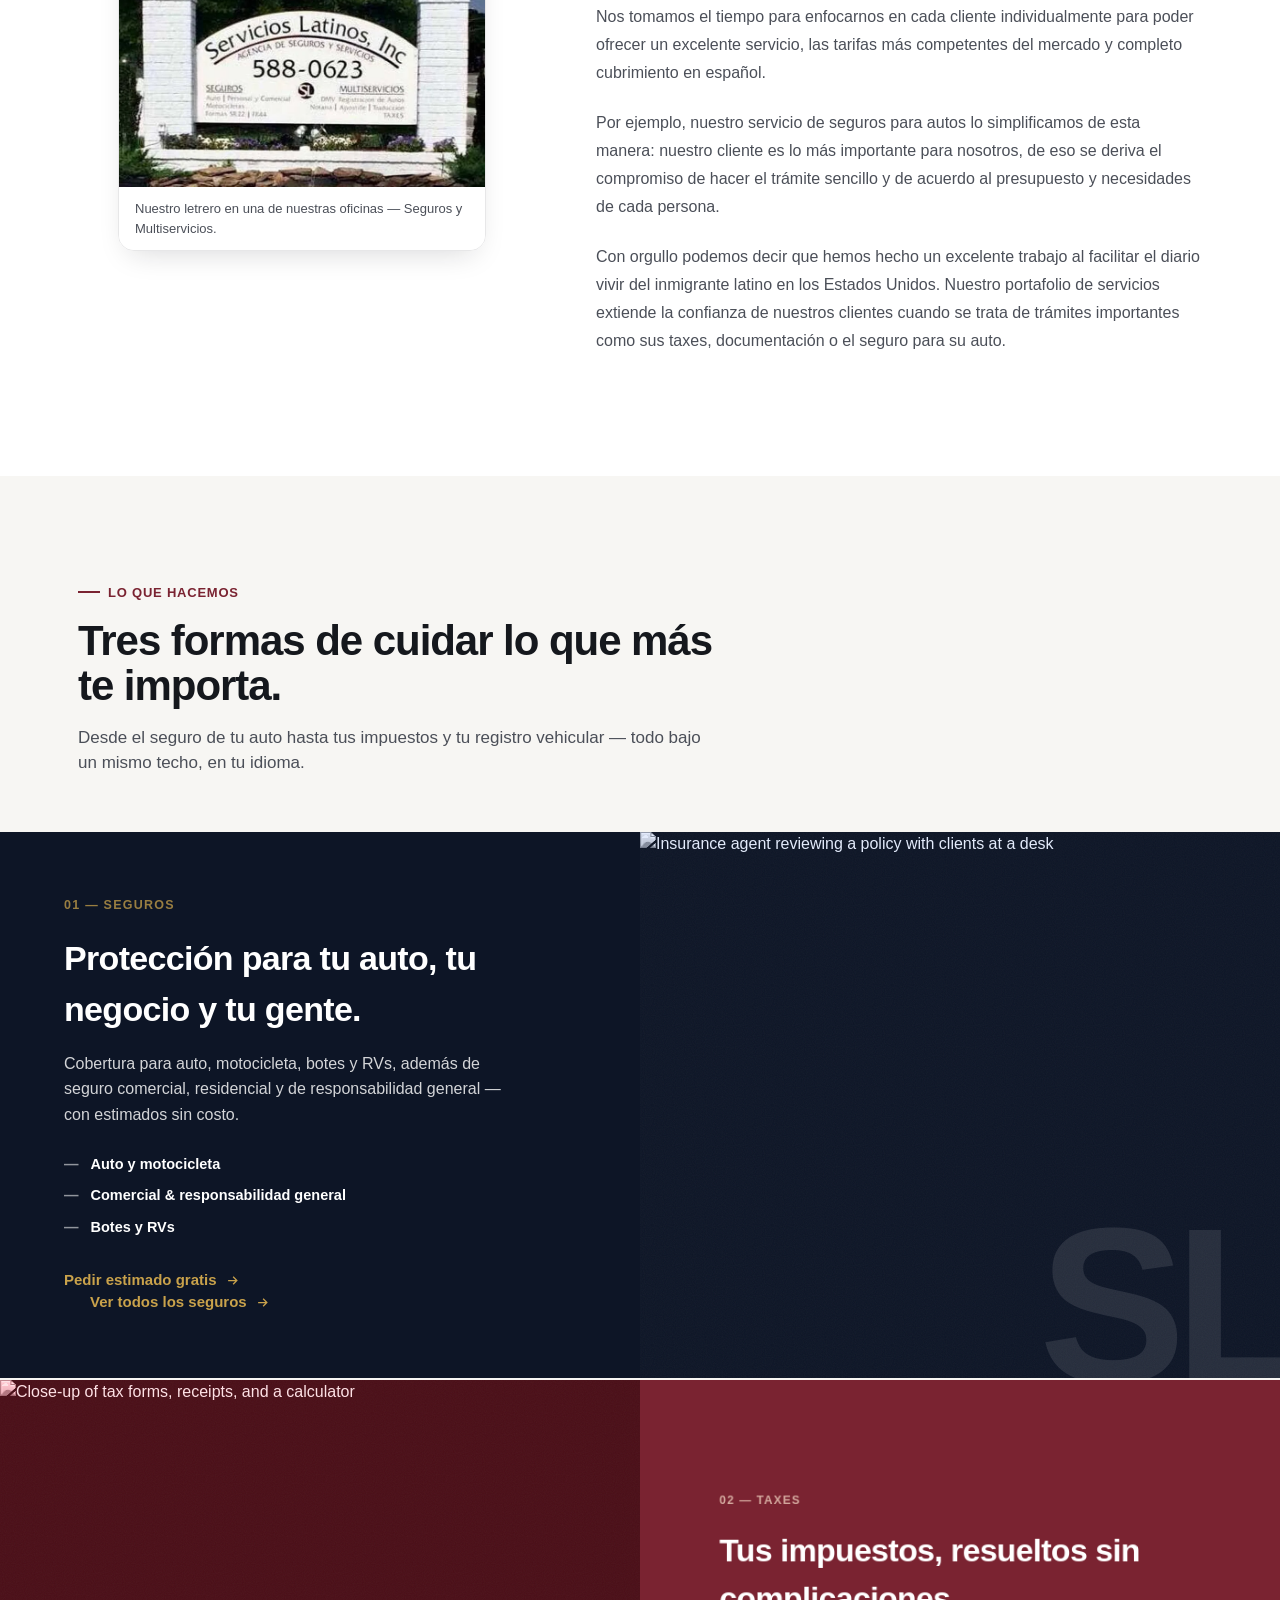
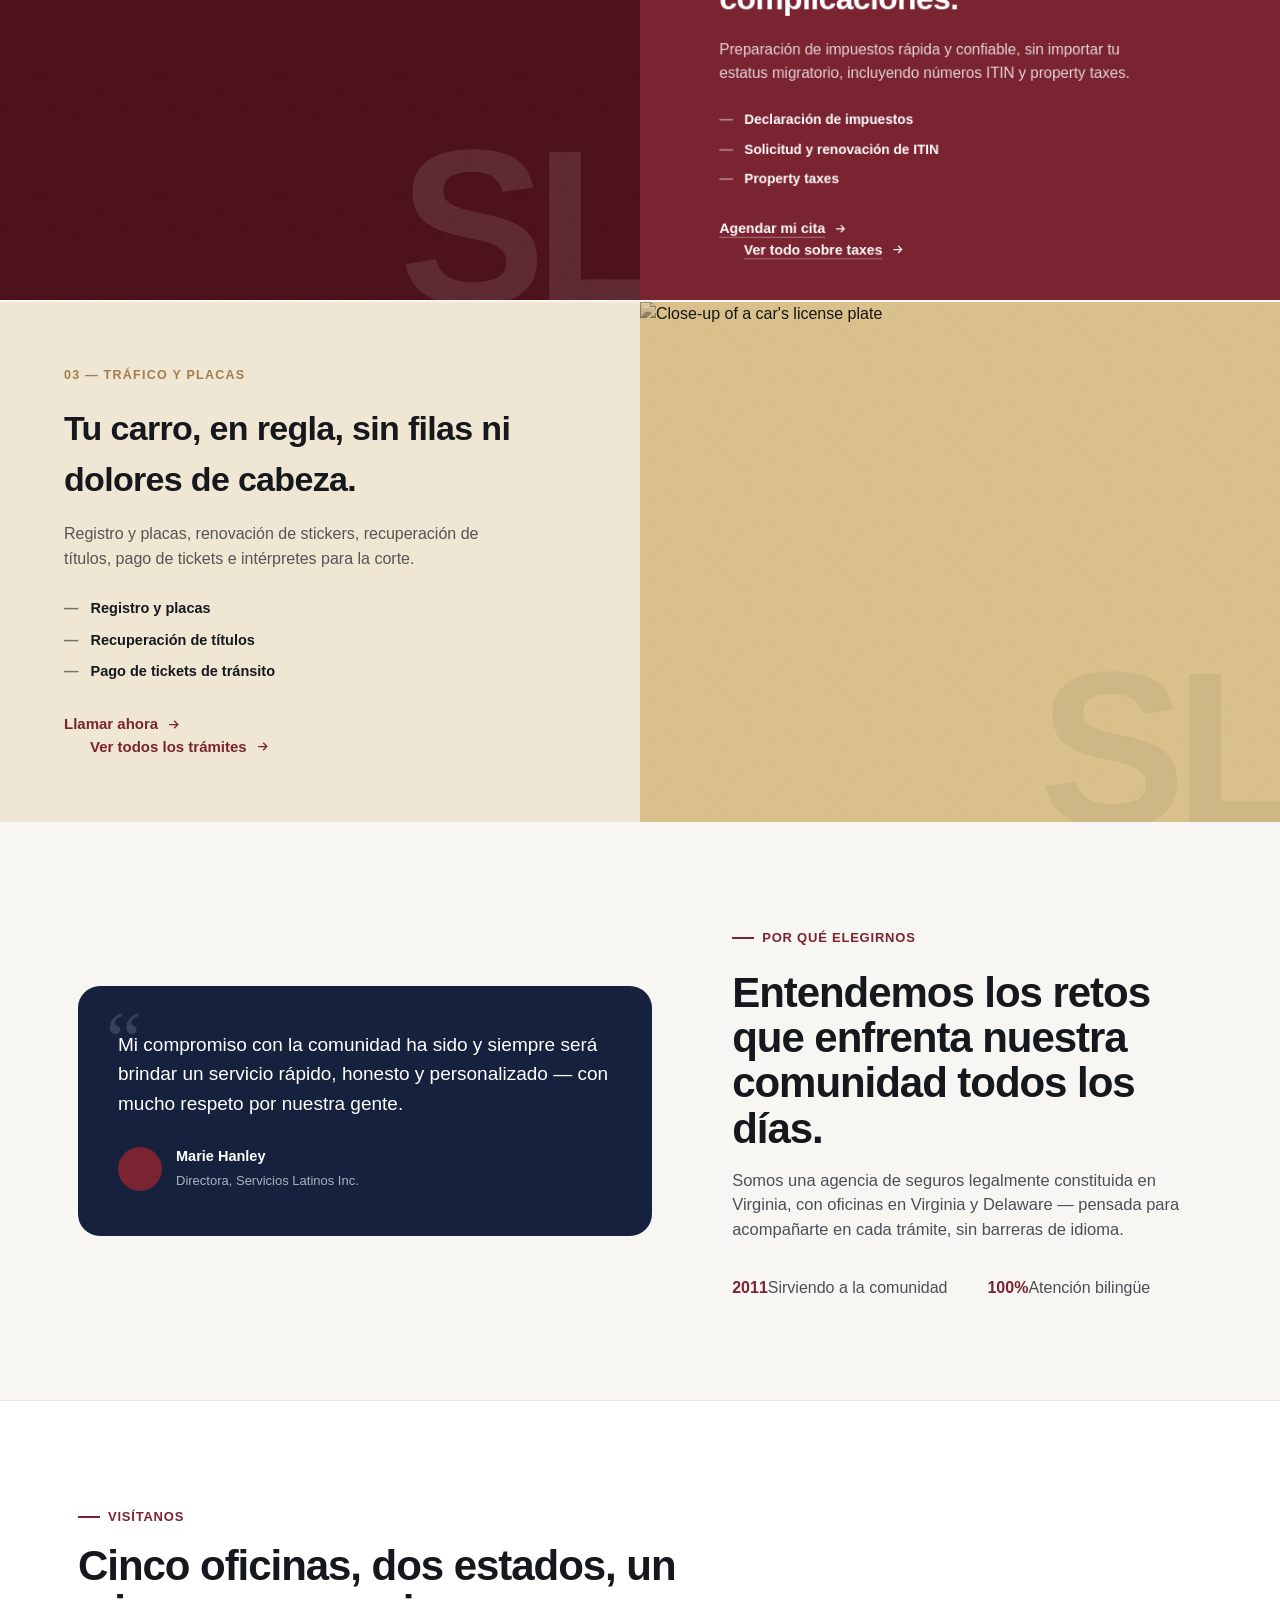
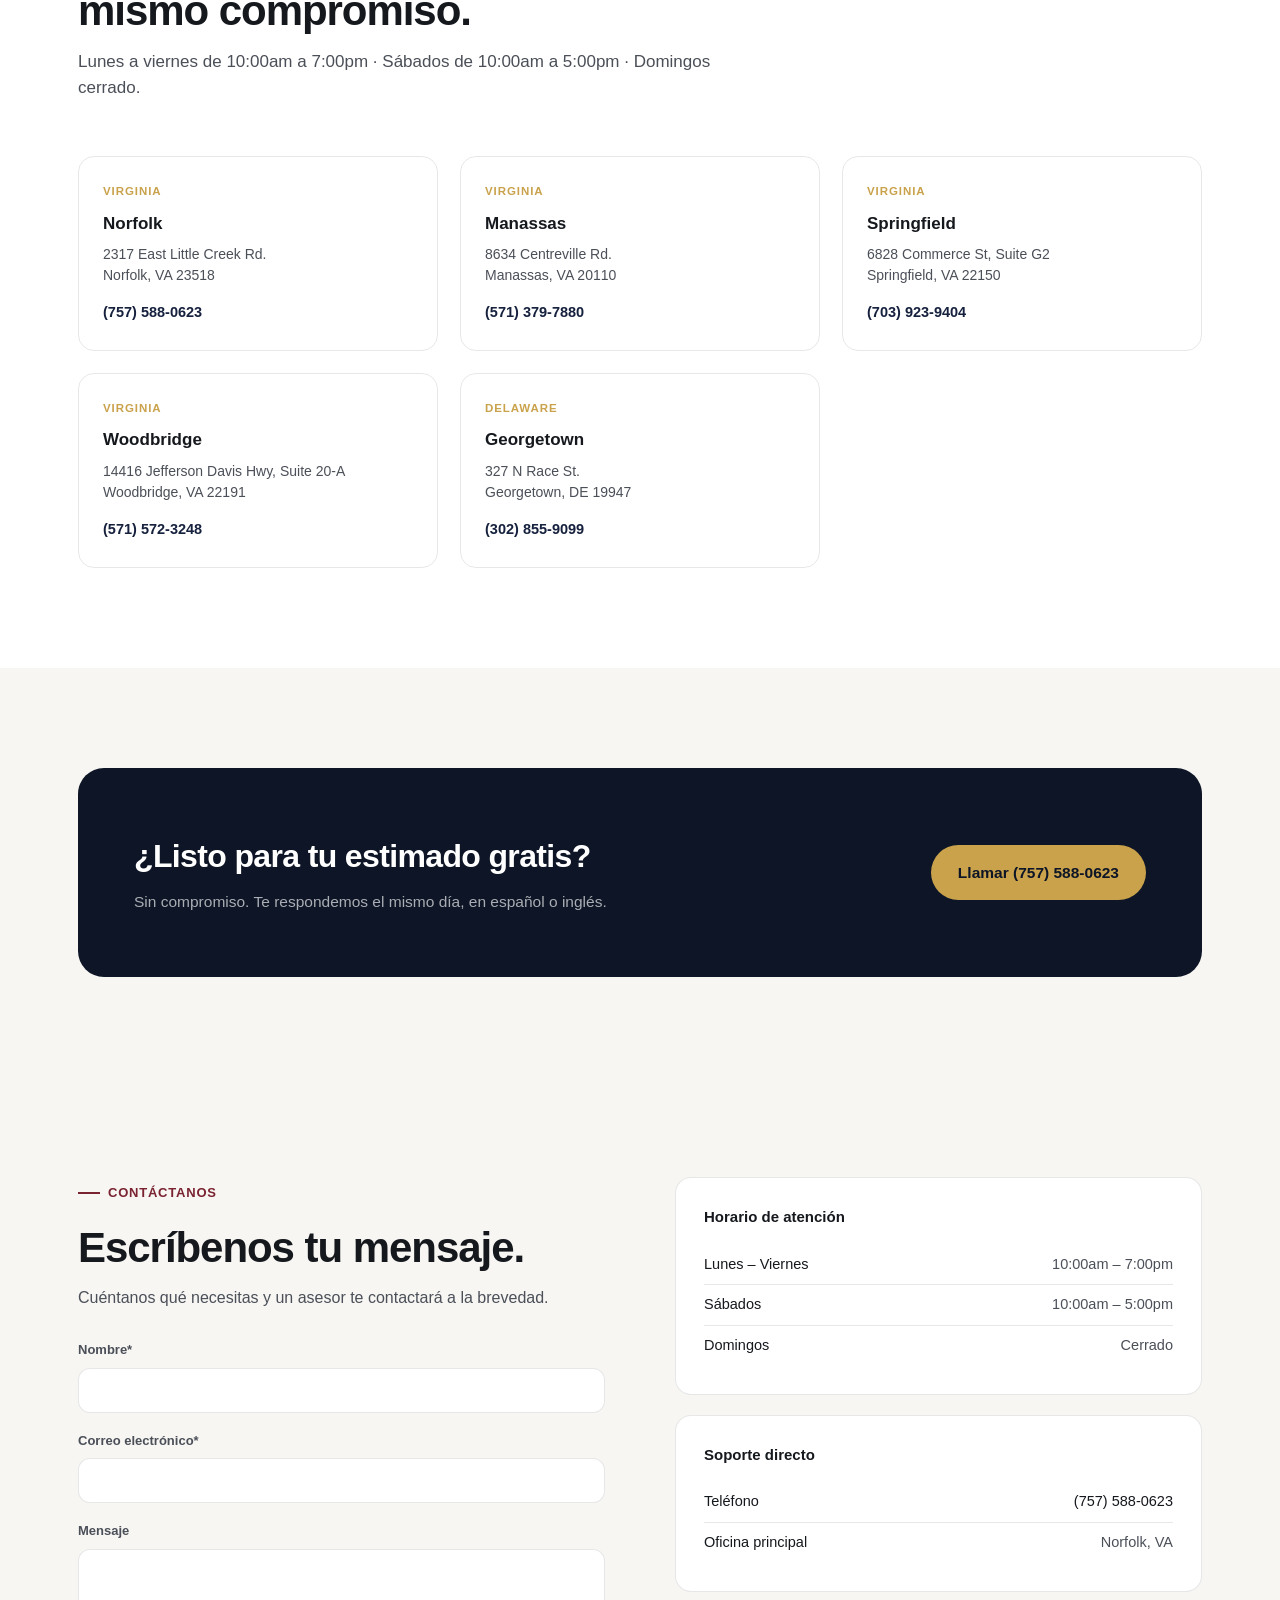
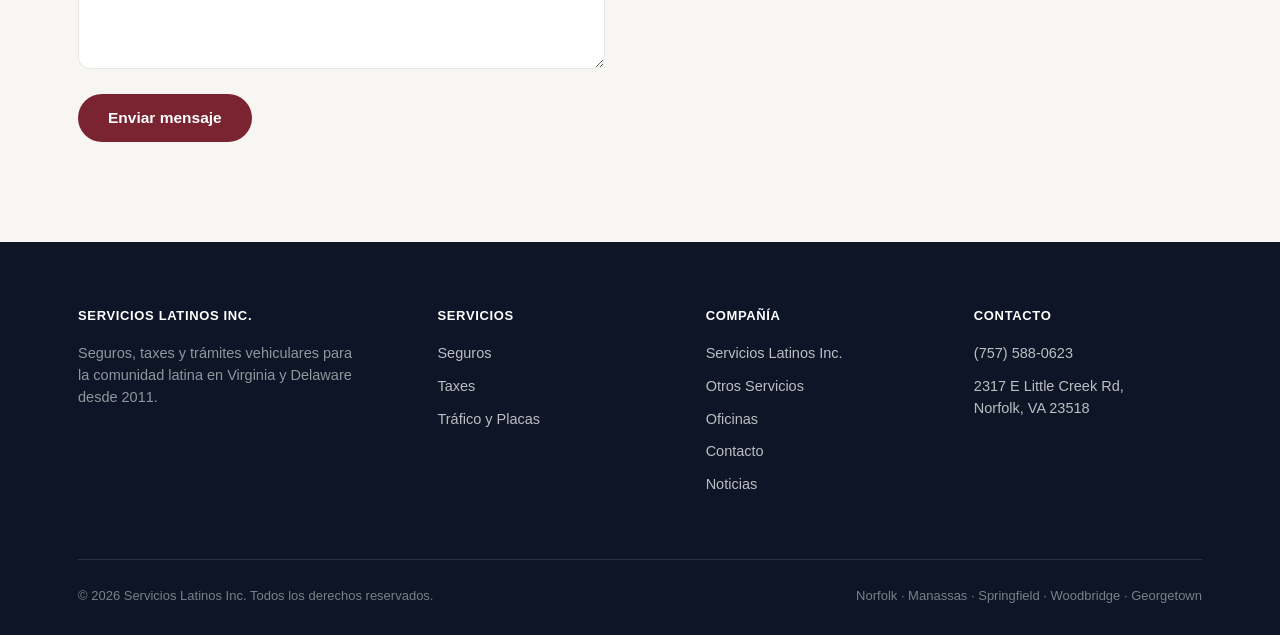
==== commit cc7e4045: "Add files via upload" ====
--- a/index.html
+++ b/index.html
@@ -5,6 +5,7 @@
 <meta name="viewport" content="width=device-width, initial-scale=1.0">
 <title>Servicios Latinos Inc. — Seguros, Taxes y Trámites</title>
 <link rel="stylesheet" href="styles.css">
+<link rel="icon" type="image/png" href="[data-uri]">
 </head>
 <body>
 
@@ -28,6 +29,7 @@
       <a href="seguros.html" data-i18n="nav.seguros">Seguros</a>
       <a href="taxes.html" data-i18n="nav.taxes">Taxes</a>
       <a href="trafico.html" data-i18n="nav.trafico">Tráfico y Placas</a>
+      <a href="otros-servicios.html" data-i18n="nav.otros">Otros Servicios</a>
       <a href="#oficinas" data-i18n="nav.oficinas">Oficinas</a>
       <a href="#contacto" data-i18n="nav.contacto">Contacto</a>
     </div>
@@ -41,6 +43,7 @@
       <a href="seguros.html" data-i18n="nav.seguros">Seguros</a>
       <a href="taxes.html" data-i18n="nav.taxes">Taxes</a>
       <a href="trafico.html" data-i18n="nav.trafico">Tráfico y Placas</a>
+      <a href="otros-servicios.html" data-i18n="nav.otros">Otros Servicios</a>
       <a href="#oficinas" data-i18n="nav.oficinas">Oficinas</a>
       <a href="#contacto" data-i18n="nav.contacto">Contacto</a>
     
@@ -326,6 +329,7 @@
         <h5 data-i18n="footer.company">Compañía</h5>
         <ul>
           <li><a href="#nosotros" data-i18n="nav.nosotros">Servicios Latinos Inc.</a></li>
+          <li><a href="otros-servicios.html" data-i18n="nav.otros">Otros Servicios</a></li>
           <li><a href="#oficinas" data-i18n="nav.oficinas">Oficinas</a></li>
           <li><a href="#contacto" data-i18n="nav.contacto">Contacto</a></li>
           <li><a href="#" data-i18n="footer.news">Noticias</a></li>
@@ -353,6 +357,7 @@
       'nav.seguros': 'Seguros',
       'nav.taxes': 'Taxes',
       'nav.trafico': 'Tráfico y Placas',
+      'nav.otros': 'Otros Servicios',
       'nav.oficinas': 'Oficinas',
       'nav.contacto': 'Contacto',
       'nav.cta': 'Cotización gratis',
@@ -450,6 +455,7 @@
       'nav.seguros': 'Insurance',
       'nav.taxes': 'Taxes',
       'nav.trafico': 'DMV &amp; Plates',
+      'nav.otros': 'Other Services',
       'nav.oficinas': 'Offices',
       'nav.contacto': 'Contact',
       'nav.cta': 'Free quote',
@@ -557,6 +563,7 @@
     });
     document.documentElement.setAttribute('lang', lang);
     try { window.currentLang = lang; } catch(e) {}
+    try { localStorage.setItem('slIncLang', lang); } catch(e) {}
   }
 
   document.querySelectorAll('.lang-link').forEach(function(el){
@@ -565,6 +572,12 @@
       setLanguage(this.getAttribute('data-lang'));
     });
   });
+
+  (function(){
+    var saved = null;
+    try { saved = localStorage.getItem('slIncLang'); } catch(e) {}
+    if (saved === 'en' || saved === 'es') { setLanguage(saved); }
+  })();
 </script>
 
 <script>
--- a/styles.css
+++ b/styles.css
@@ -97,21 +97,29 @@
 
   /* Mobile dropdown panel */
   .mobile-menu{
-    display:none;
     position:absolute; top:100%; left:0; right:0;
     background:rgba(247,246,243,0.98);
     backdrop-filter:saturate(180%) blur(14px);
     -webkit-backdrop-filter:saturate(180%) blur(14px);
-    border-bottom:1px solid var(--line);
+    border-bottom:1px solid transparent;
+    box-shadow:0 16px 30px -14px rgba(21,24,29,0);
+    overflow:hidden;
+    max-height:0;
+    opacity:0;
+    transform:translateY(-6px);
+    transition:
+      max-height .45s cubic-bezier(.32,.72,0,1),
+      opacity .3s ease,
+      transform .4s cubic-bezier(.32,.72,0,1),
+      box-shadow .35s ease,
+      border-color .35s ease;
+  }
+  .mobile-menu.open{
+    max-height:520px;
+    opacity:1;
+    transform:translateY(0);
+    border-bottom-color:var(--line);
     box-shadow:0 16px 30px -14px rgba(21,24,29,0.18);
-  }
-  .mobile-menu.open{
-    display:block;
-    animation:mobileMenuIn .22s cubic-bezier(.16,.84,.44,1);
-  }
-  @keyframes mobileMenuIn{
-    from{opacity:0; transform:translateY(-10px);}
-    to{opacity:1; transform:translateY(0);}
   }
   .mobile-menu .wrap{
     display:flex; flex-direction:column; padding:6px 28px 22px;
@@ -119,7 +127,16 @@
   .mobile-menu a{
     padding:15px 2px; font-size:16.5px; font-weight:600; color:var(--ink);
     border-top:1px solid var(--line);
-  }
+    opacity:0; transform:translateY(-6px);
+    transition:opacity .35s ease, transform .35s ease;
+  }
+  .mobile-menu.open a{ opacity:1; transform:translateY(0); }
+  .mobile-menu.open a:nth-child(1){ transition-delay:.05s; }
+  .mobile-menu.open a:nth-child(2){ transition-delay:.09s; }
+  .mobile-menu.open a:nth-child(3){ transition-delay:.13s; }
+  .mobile-menu.open a:nth-child(4){ transition-delay:.17s; }
+  .mobile-menu.open a:nth-child(5){ transition-delay:.21s; }
+  .mobile-menu.open a:nth-child(6){ transition-delay:.25s; }
   .mobile-menu a:first-child{border-top:none;}
   .mobile-menu a.nav-cta{
     margin-top:16px; text-align:center; border-top:none; color:#fff;
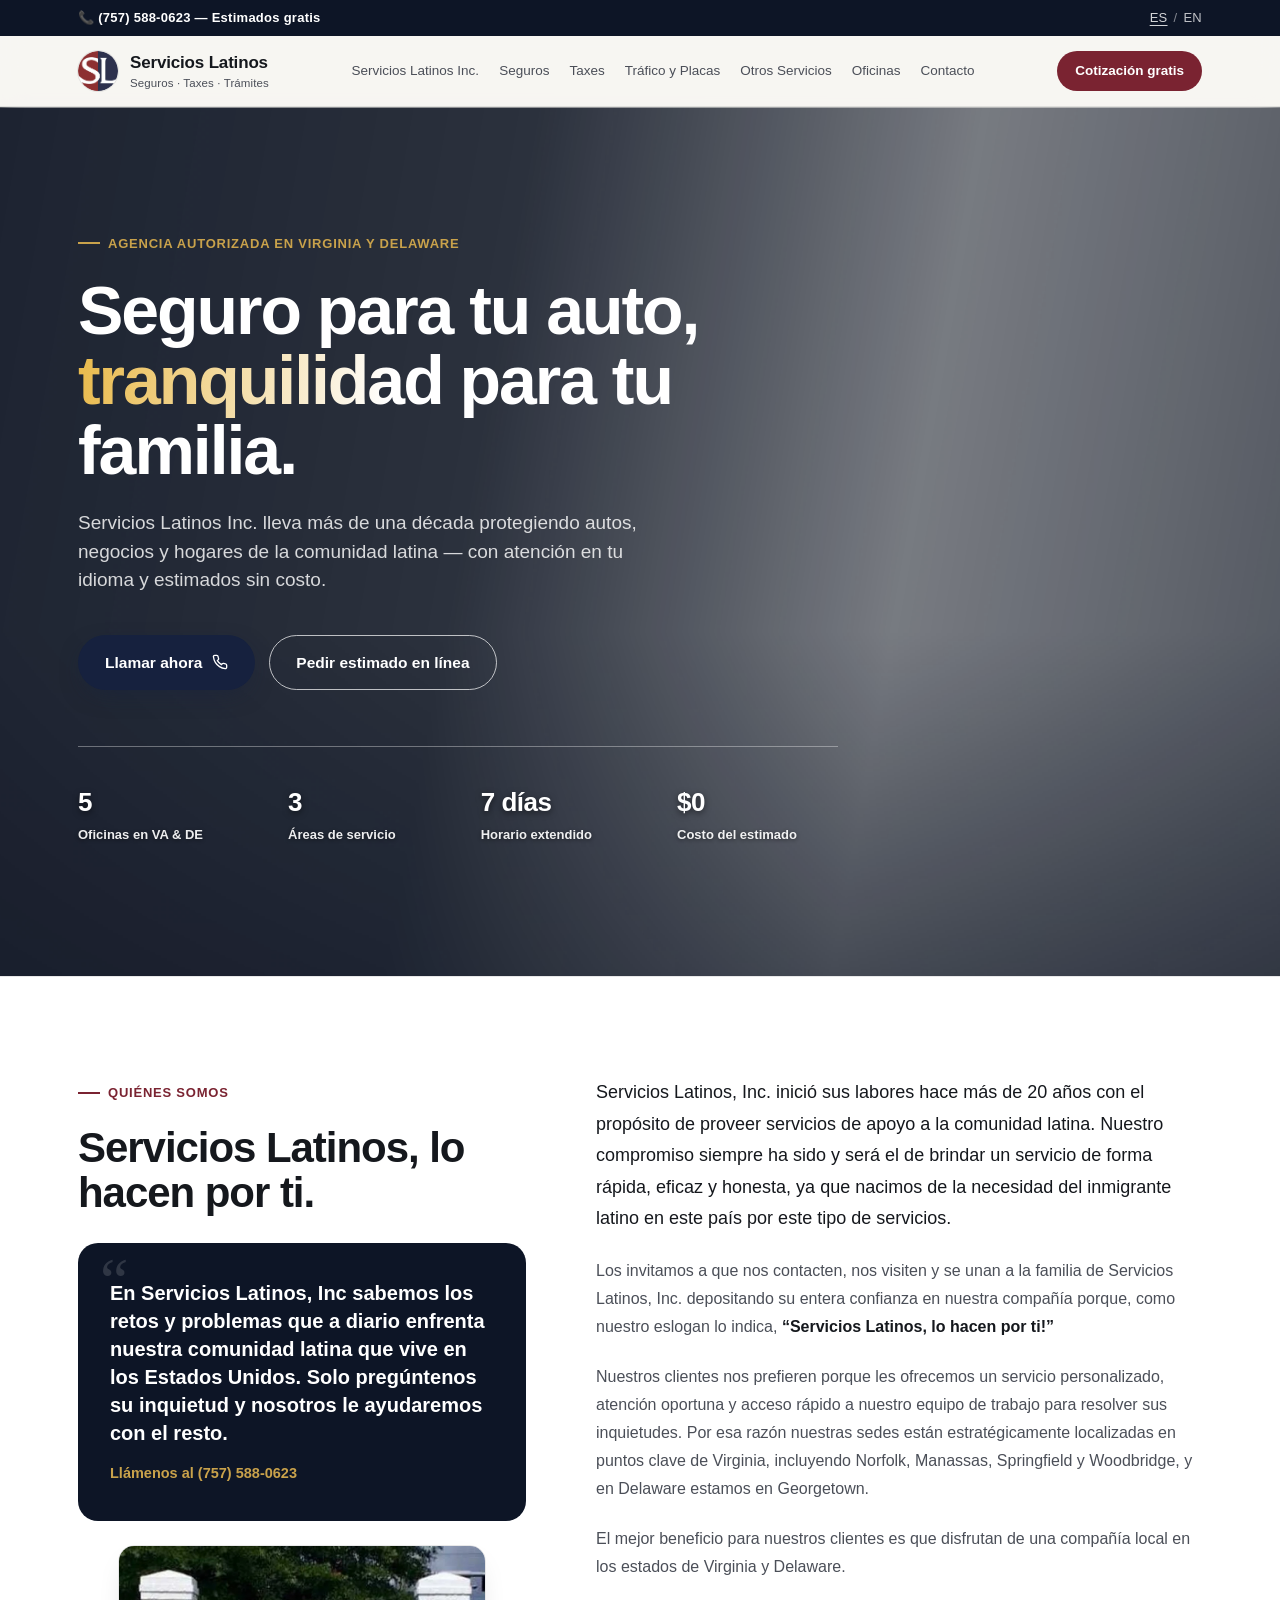
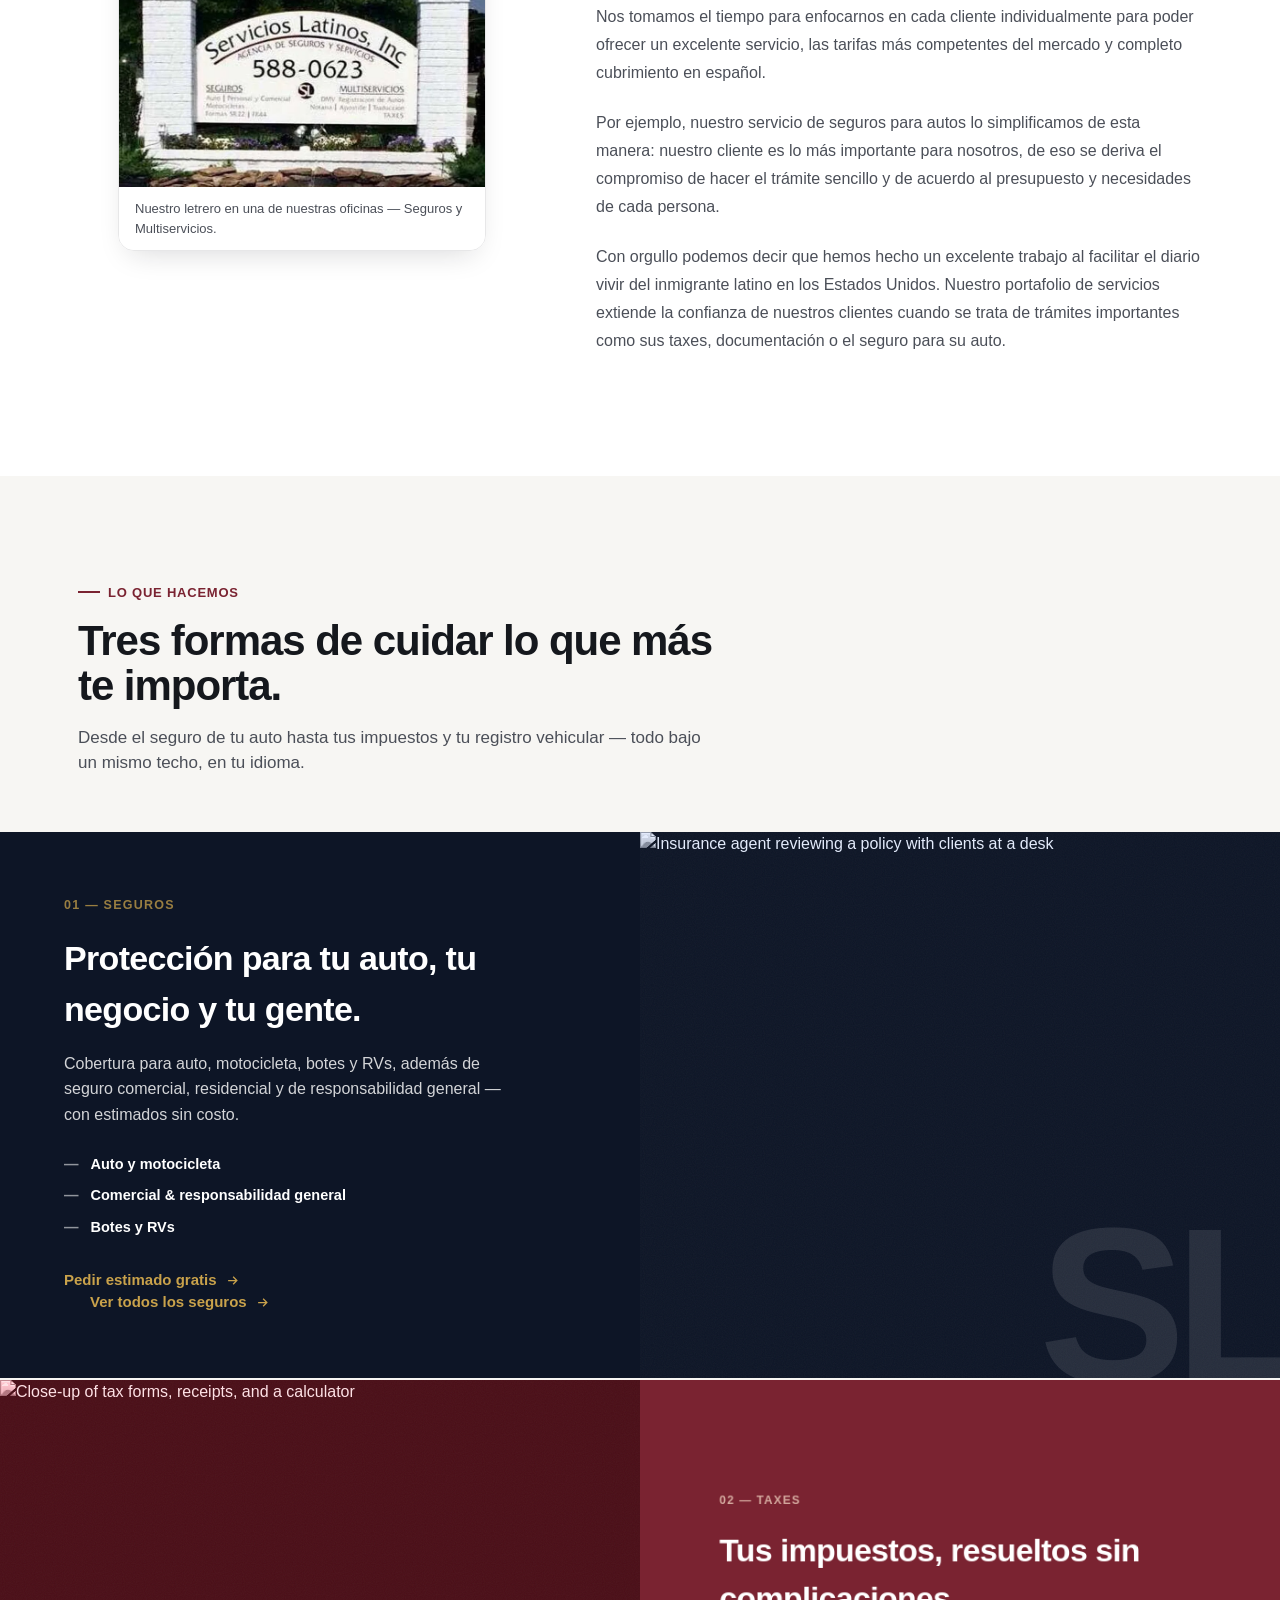
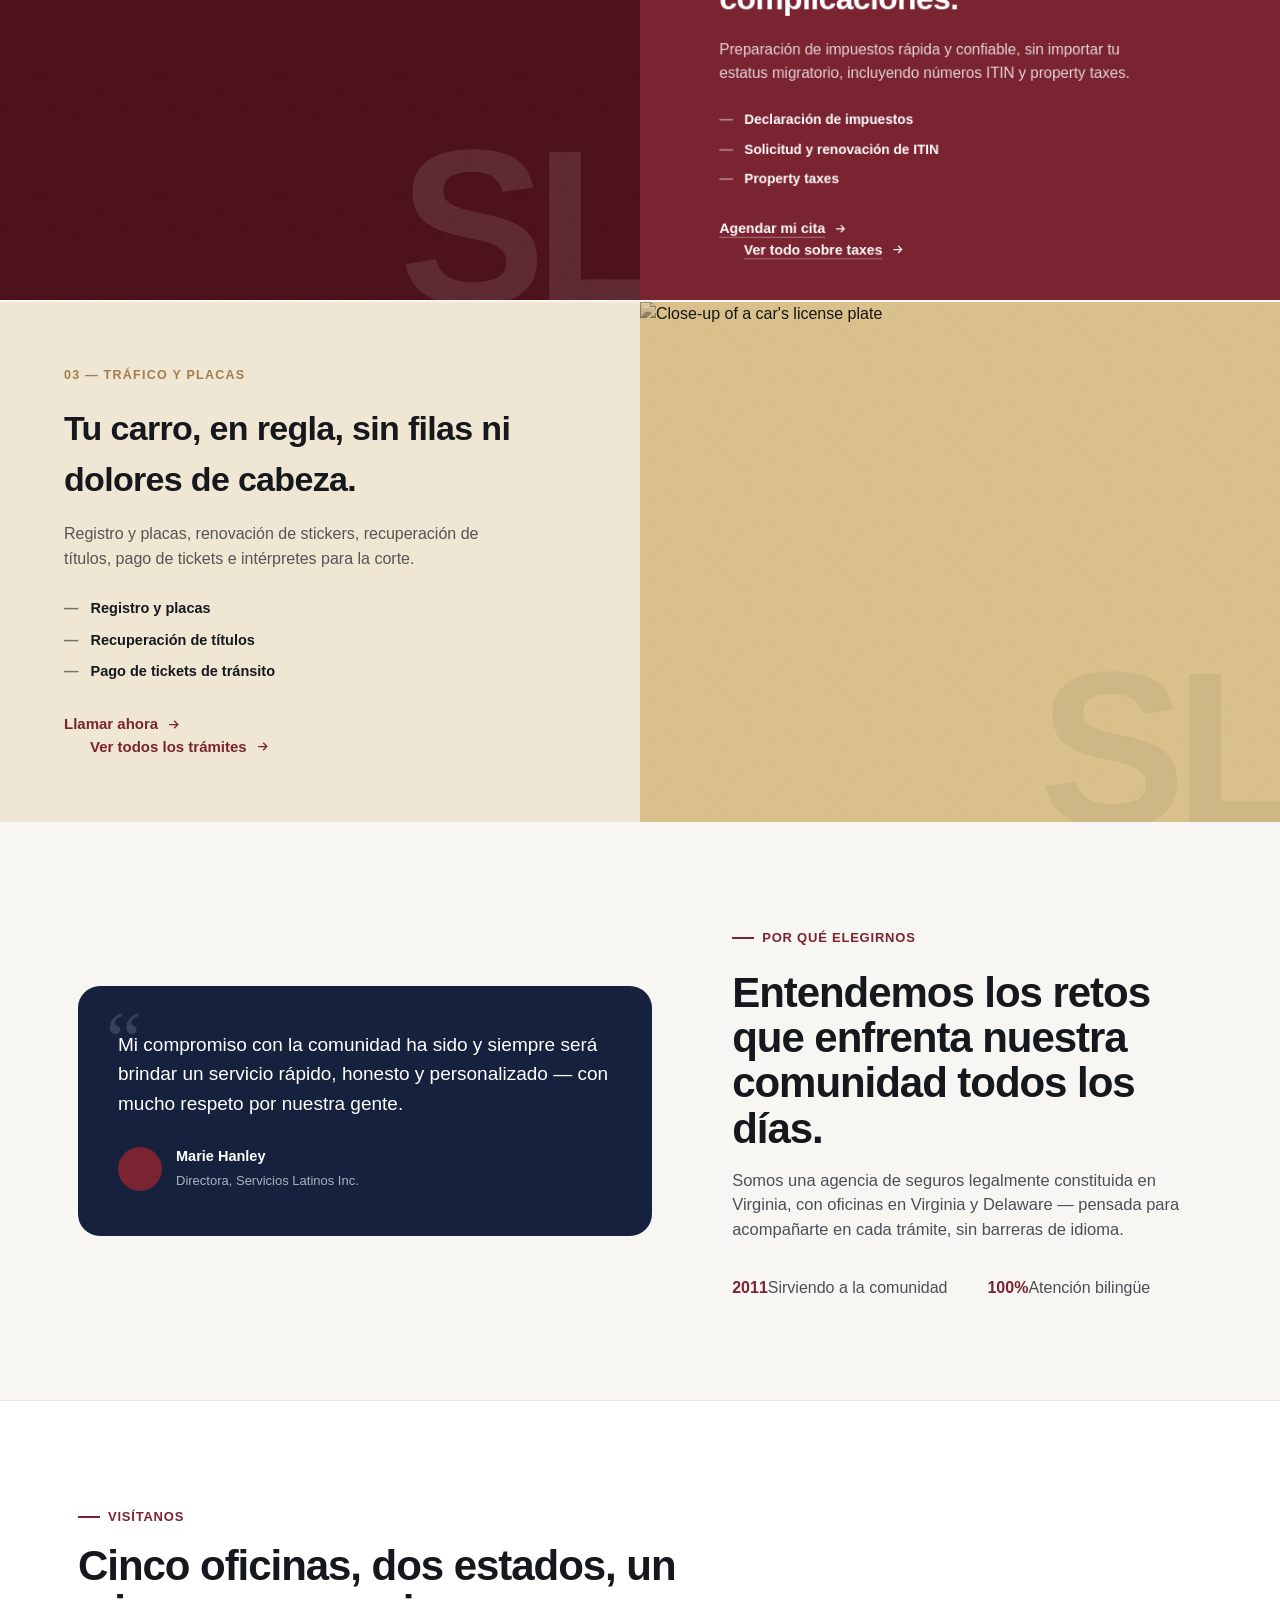
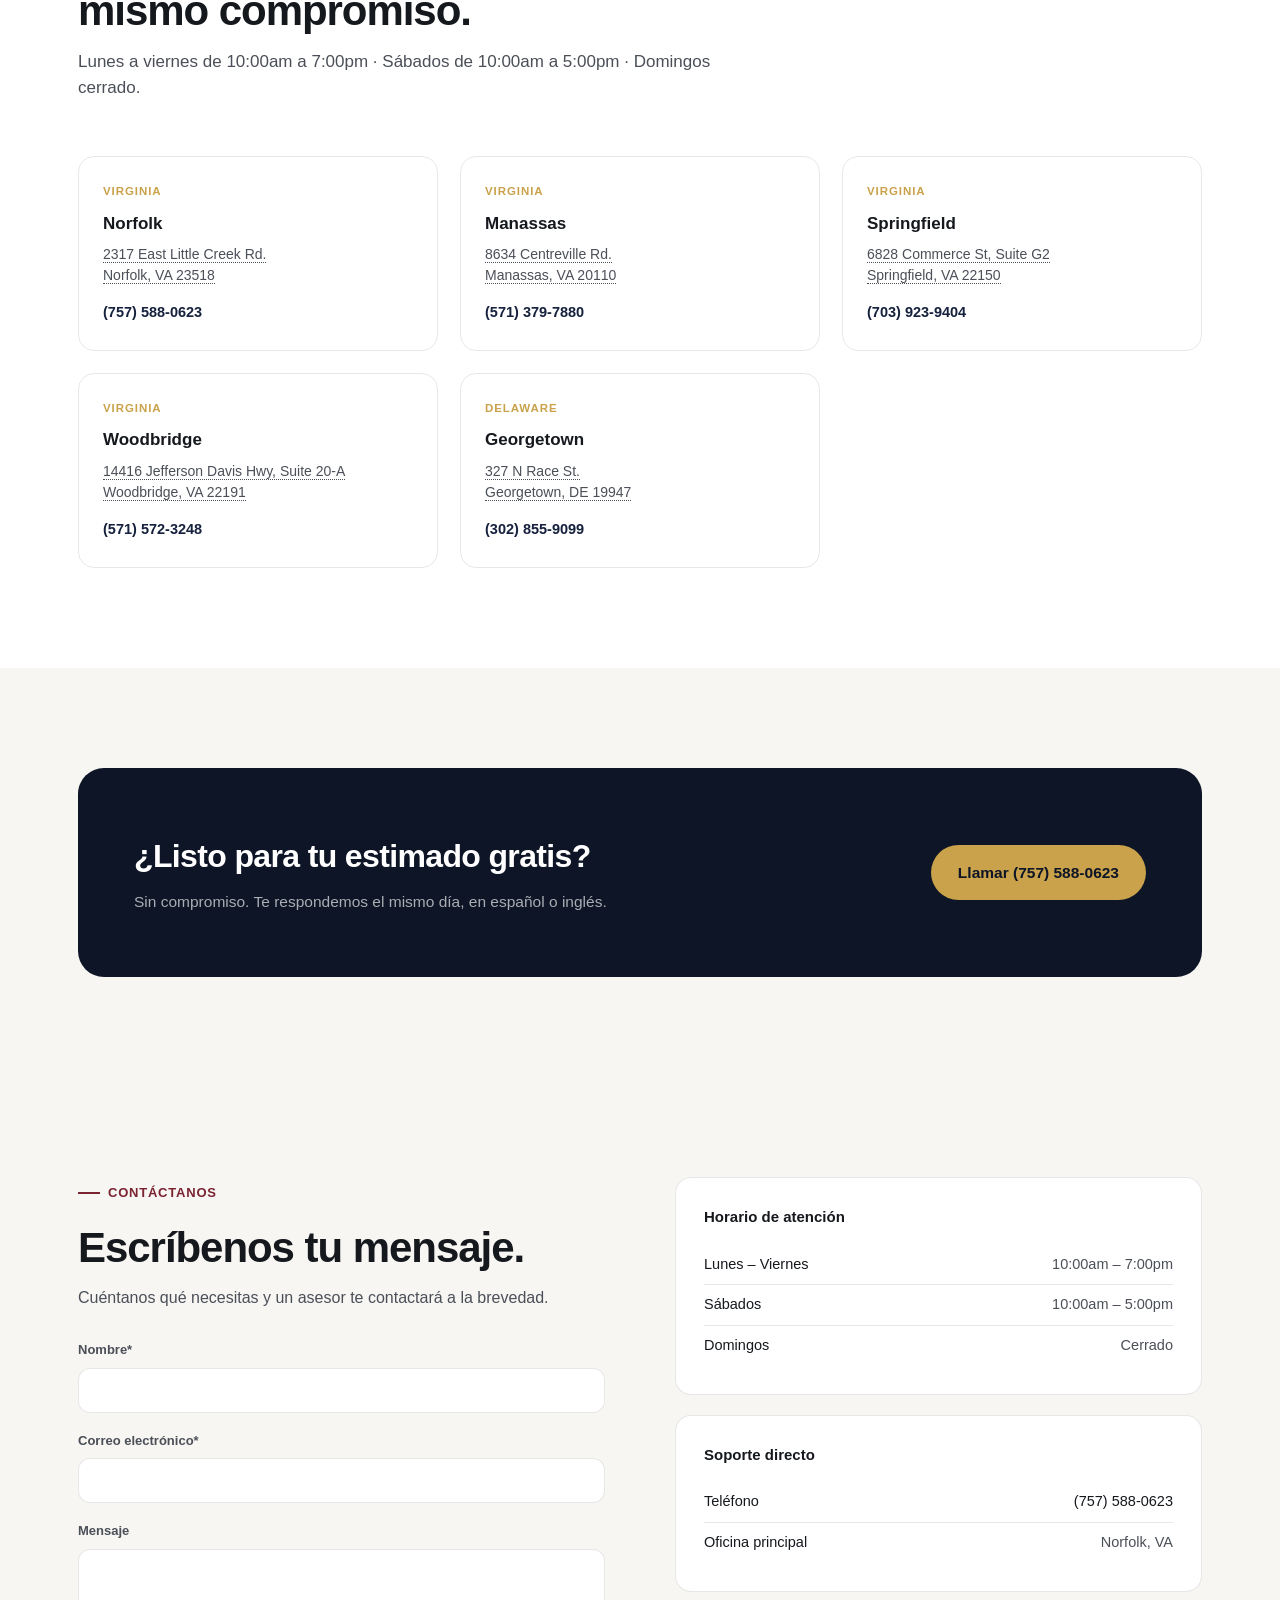
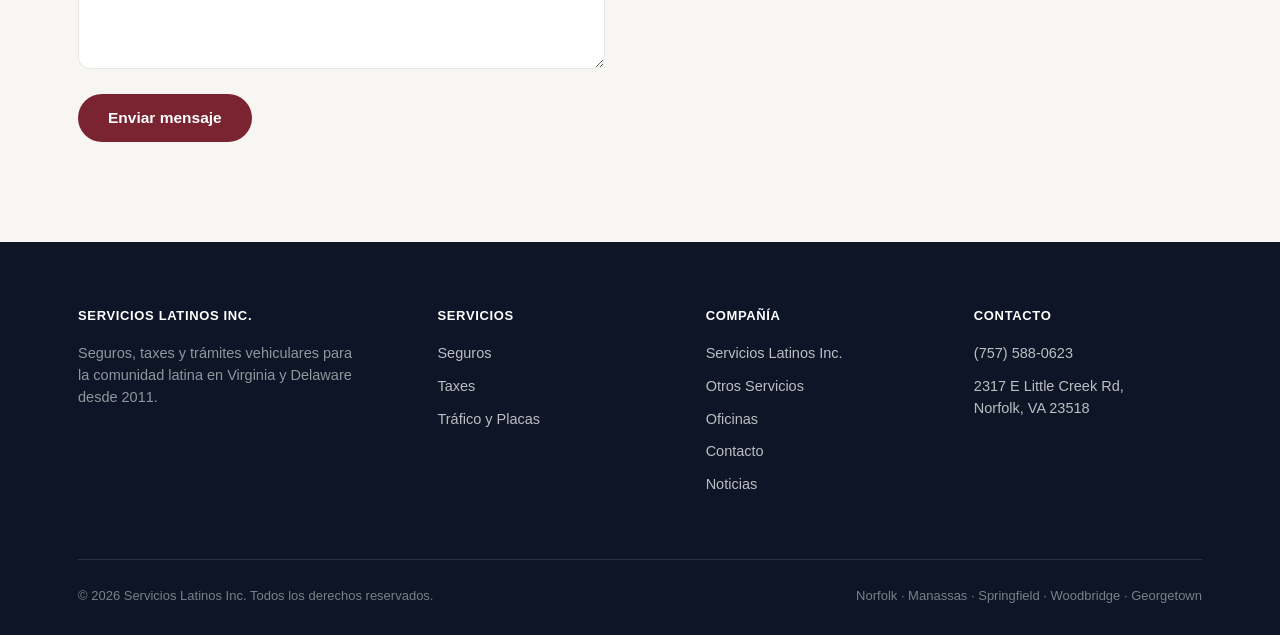
==== commit 421e8a1d: "Add files via upload" ====
--- a/index.html
+++ b/index.html
@@ -224,31 +224,31 @@
         <div class="office-card">
           <span class="office-state" data-i18n="offices.state.va">Virginia</span>
           <h4>Norfolk</h4>
-          <address>2317 East Little Creek Rd.<br>Norfolk, VA 23518</address>
+          <address><a class="map-link" href="https://www.google.com/maps/search/?api=1&query=2317+East+Little+Creek+Rd.%2C+Norfolk%2C+VA+23518" target="_blank" rel="noopener">2317 East Little Creek Rd.<br>Norfolk, VA 23518</a></address>
           <a class="tel" href="tel:7575880623">(757) 588-0623</a>
         </div>
         <div class="office-card">
           <span class="office-state" data-i18n="offices.state.va">Virginia</span>
           <h4>Manassas</h4>
-          <address>8634 Centreville Rd.<br>Manassas, VA 20110</address>
+          <address><a class="map-link" href="https://www.google.com/maps/search/?api=1&query=8634+Centreville+Rd.%2C+Manassas%2C+VA+20110" target="_blank" rel="noopener">8634 Centreville Rd.<br>Manassas, VA 20110</a></address>
           <a class="tel" href="tel:5713797880">(571) 379-7880</a>
         </div>
         <div class="office-card">
           <span class="office-state" data-i18n="offices.state.va">Virginia</span>
           <h4>Springfield</h4>
-          <address>6828 Commerce St, Suite G2<br>Springfield, VA 22150</address>
+          <address><a class="map-link" href="https://www.google.com/maps/search/?api=1&query=6828+Commerce+St%2C+Suite+G2%2C+Springfield%2C+VA+22150" target="_blank" rel="noopener">6828 Commerce St, Suite G2<br>Springfield, VA 22150</a></address>
           <a class="tel" href="tel:7039239404">(703) 923-9404</a>
         </div>
         <div class="office-card">
           <span class="office-state" data-i18n="offices.state.va">Virginia</span>
           <h4>Woodbridge</h4>
-          <address>14416 Jefferson Davis Hwy, Suite 20-A<br>Woodbridge, VA 22191</address>
+          <address><a class="map-link" href="https://www.google.com/maps/search/?api=1&query=14416+Jefferson+Davis+Hwy%2C+Suite+20-A%2C+Woodbridge%2C+VA+22191" target="_blank" rel="noopener">14416 Jefferson Davis Hwy, Suite 20-A<br>Woodbridge, VA 22191</a></address>
           <a class="tel" href="tel:5715723248">(571) 572-3248</a>
         </div>
         <div class="office-card">
           <span class="office-state" data-i18n="offices.state.de">Delaware</span>
           <h4>Georgetown</h4>
-          <address>327 N Race St.<br>Georgetown, DE 19947</address>
+          <address><a class="map-link" href="https://www.google.com/maps/search/?api=1&query=327+N+Race+St.%2C+Georgetown%2C+DE+19947" target="_blank" rel="noopener">327 N Race St.<br>Georgetown, DE 19947</a></address>
           <a class="tel" href="tel:3028559099">(302) 855-9099</a>
         </div>
       </div>
--- a/styles.css
+++ b/styles.css
@@ -69,12 +69,12 @@
   .brand-name{font-size:17px;font-weight:650;letter-spacing:-0.01em;}
   .brand-name small{display:block;font-size:11.5px;font-weight:500;color:var(--ink-soft);letter-spacing:0.01em;}
 
-  .nav-links{display:flex;gap:30px;align-items:center;}
-  .nav-links a{font-size:14.5px;font-weight:500;color:var(--ink-soft);transition:color .15s ease;}
+  .nav-links{display:flex;gap:20px;align-items:center;}
+  .nav-links a{font-size:13.5px;font-weight:500;color:var(--ink-soft);transition:color .15s ease;white-space:nowrap;}
   .nav-links a:hover{color:var(--ink);}
   .nav-cta{
-    background:var(--maroon);color:#fff;padding:10px 20px;border-radius:100px;
-    font-size:14px;font-weight:600;white-space:nowrap;
+    background:var(--maroon);color:#fff;padding:10px 18px;border-radius:100px;
+    font-size:13.5px;font-weight:600;white-space:nowrap;
     transition:transform .15s ease, background .15s ease;
   }
   .nav-cta:hover{background:var(--maroon-bright); transform:translateY(-1px);}
@@ -143,7 +143,7 @@
     padding:14px 2px; font-size:15px;
   }
 
-  @media (max-width:900px){
+  @media (max-width:1180px){
     .nav-links{display:none;}
     .nav-toggle{display:block;}
     nav.wrap > .nav-cta{
@@ -155,7 +155,7 @@
       padding:7px 12px; font-size:12px; margin-right:8px;
     }
   }
-  @media (min-width:901px){
+  @media (min-width:1181px){
     .mobile-menu{display:none !important;}
   }
 
@@ -404,6 +404,11 @@
   .office-state{font-size:11.5px;font-weight:700;letter-spacing:0.08em;text-transform:uppercase;color:var(--gold);margin-bottom:10px;display:block;}
   .office-card h4{font-size:17px;font-weight:650;margin:0 0 8px;}
   .office-card address{font-style:normal;font-size:14px;color:var(--ink-soft);margin-bottom:14px;line-height:1.5;}
+  .office-card address a.map-link{
+    color:inherit; text-decoration:none; border-bottom:1px dotted var(--ink-soft);
+    transition:color .15s ease, border-color .15s ease;
+  }
+  .office-card address a.map-link:hover{color:var(--navy); border-color:var(--navy);}
   .office-card a.tel{font-size:14.5px;font-weight:650;color:var(--navy);}
 
   /* ===== CTA band ===== */
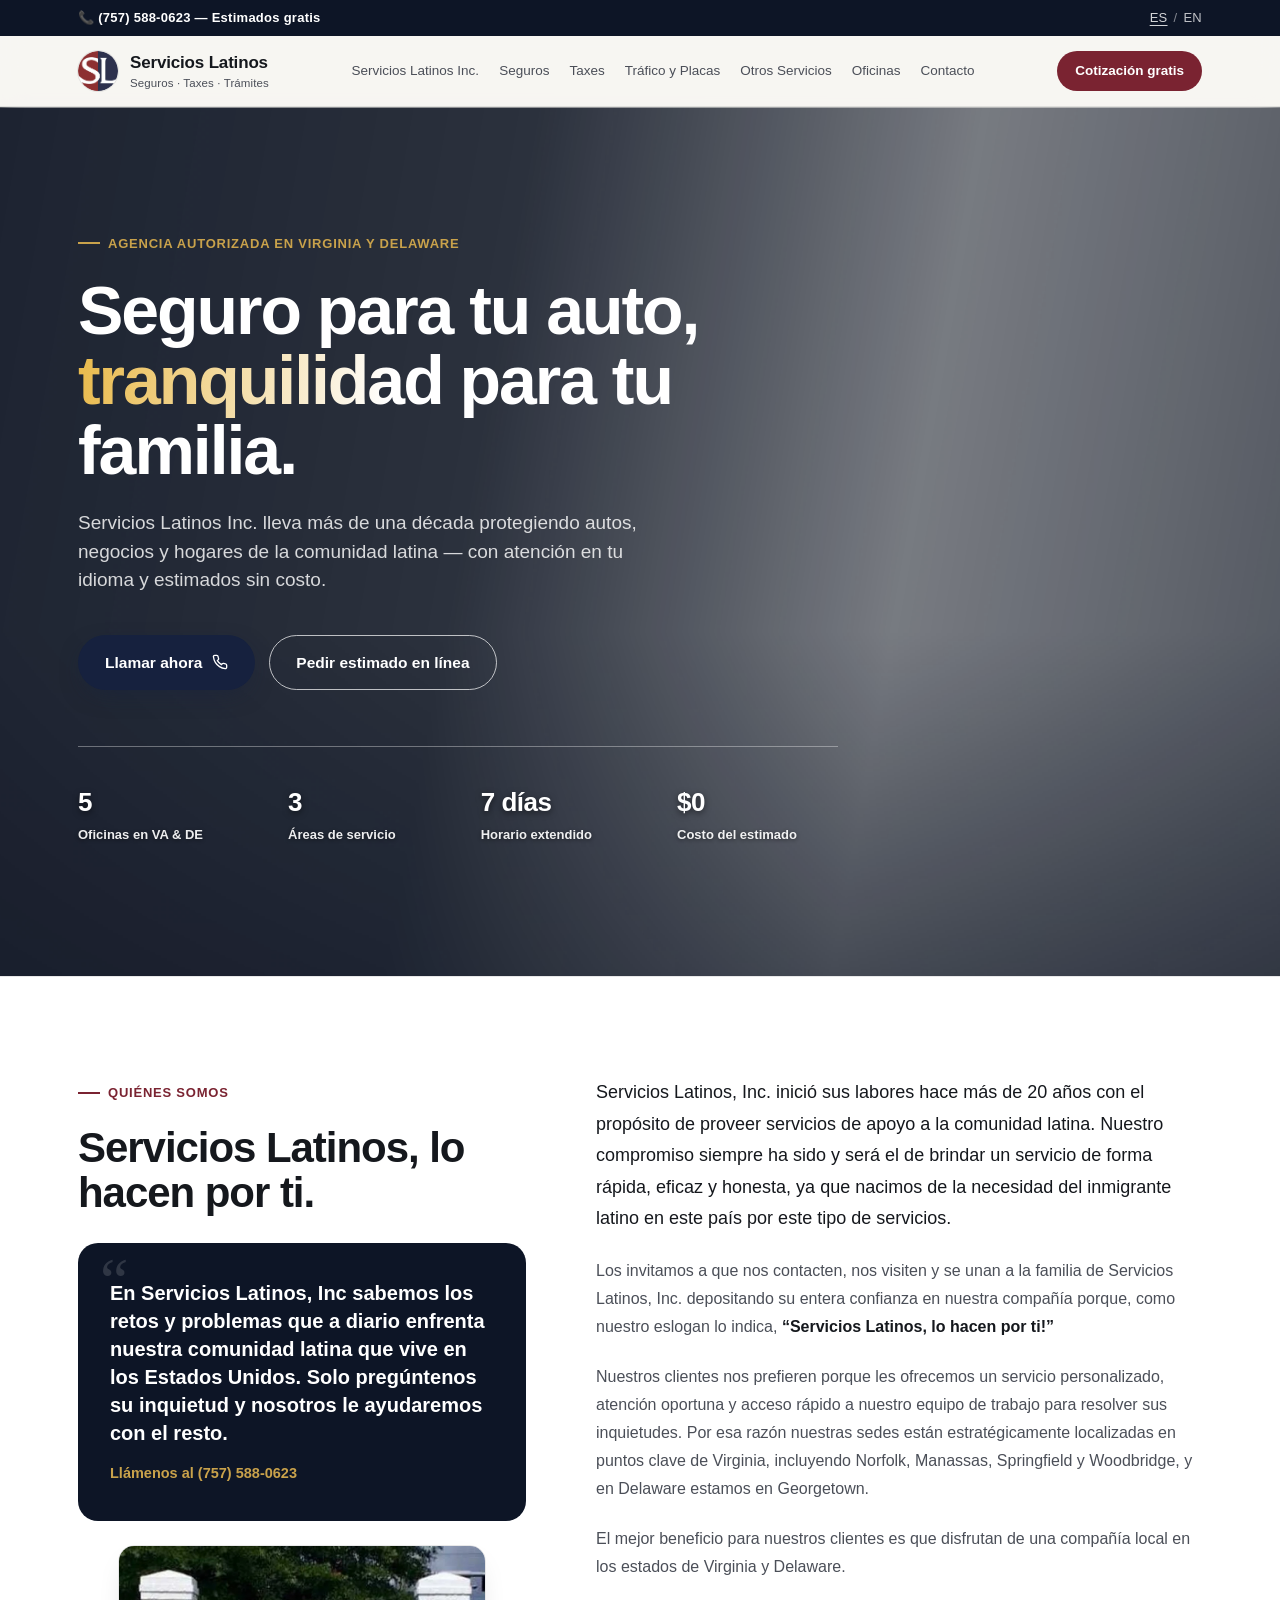
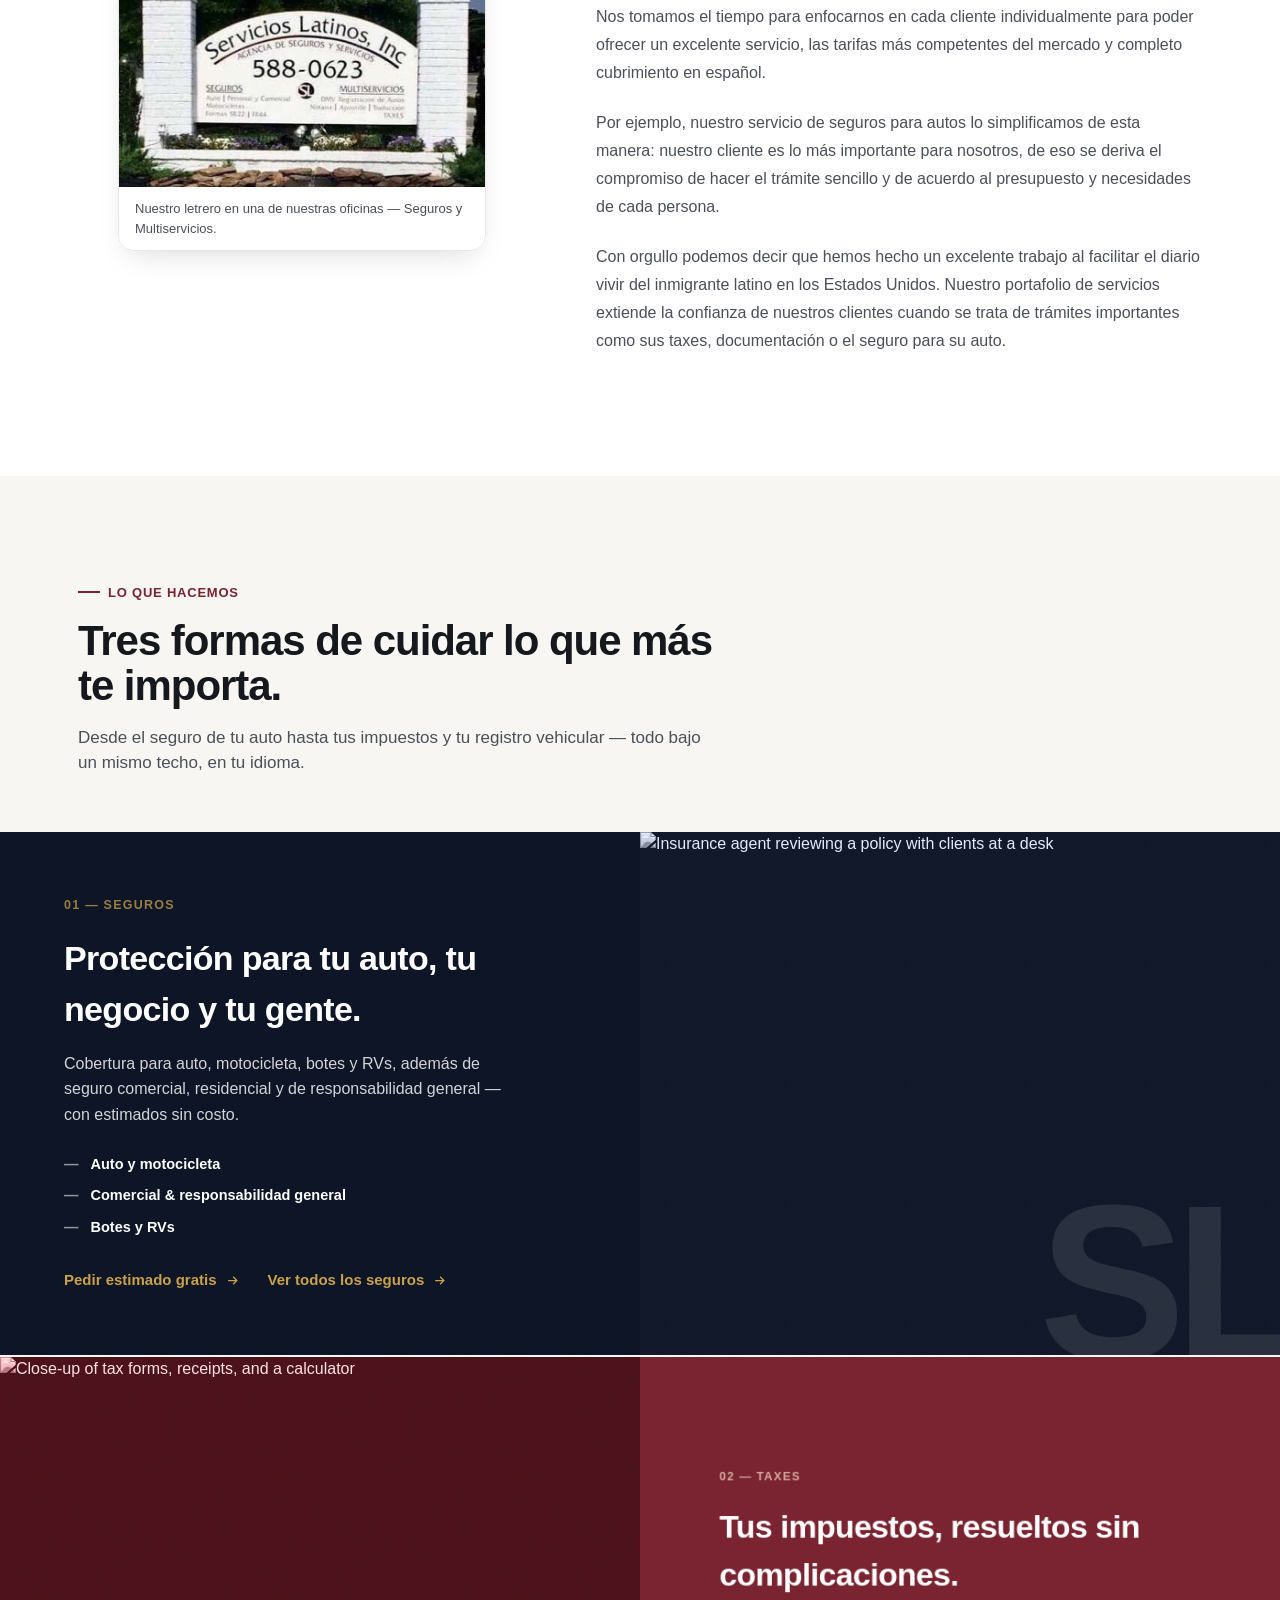
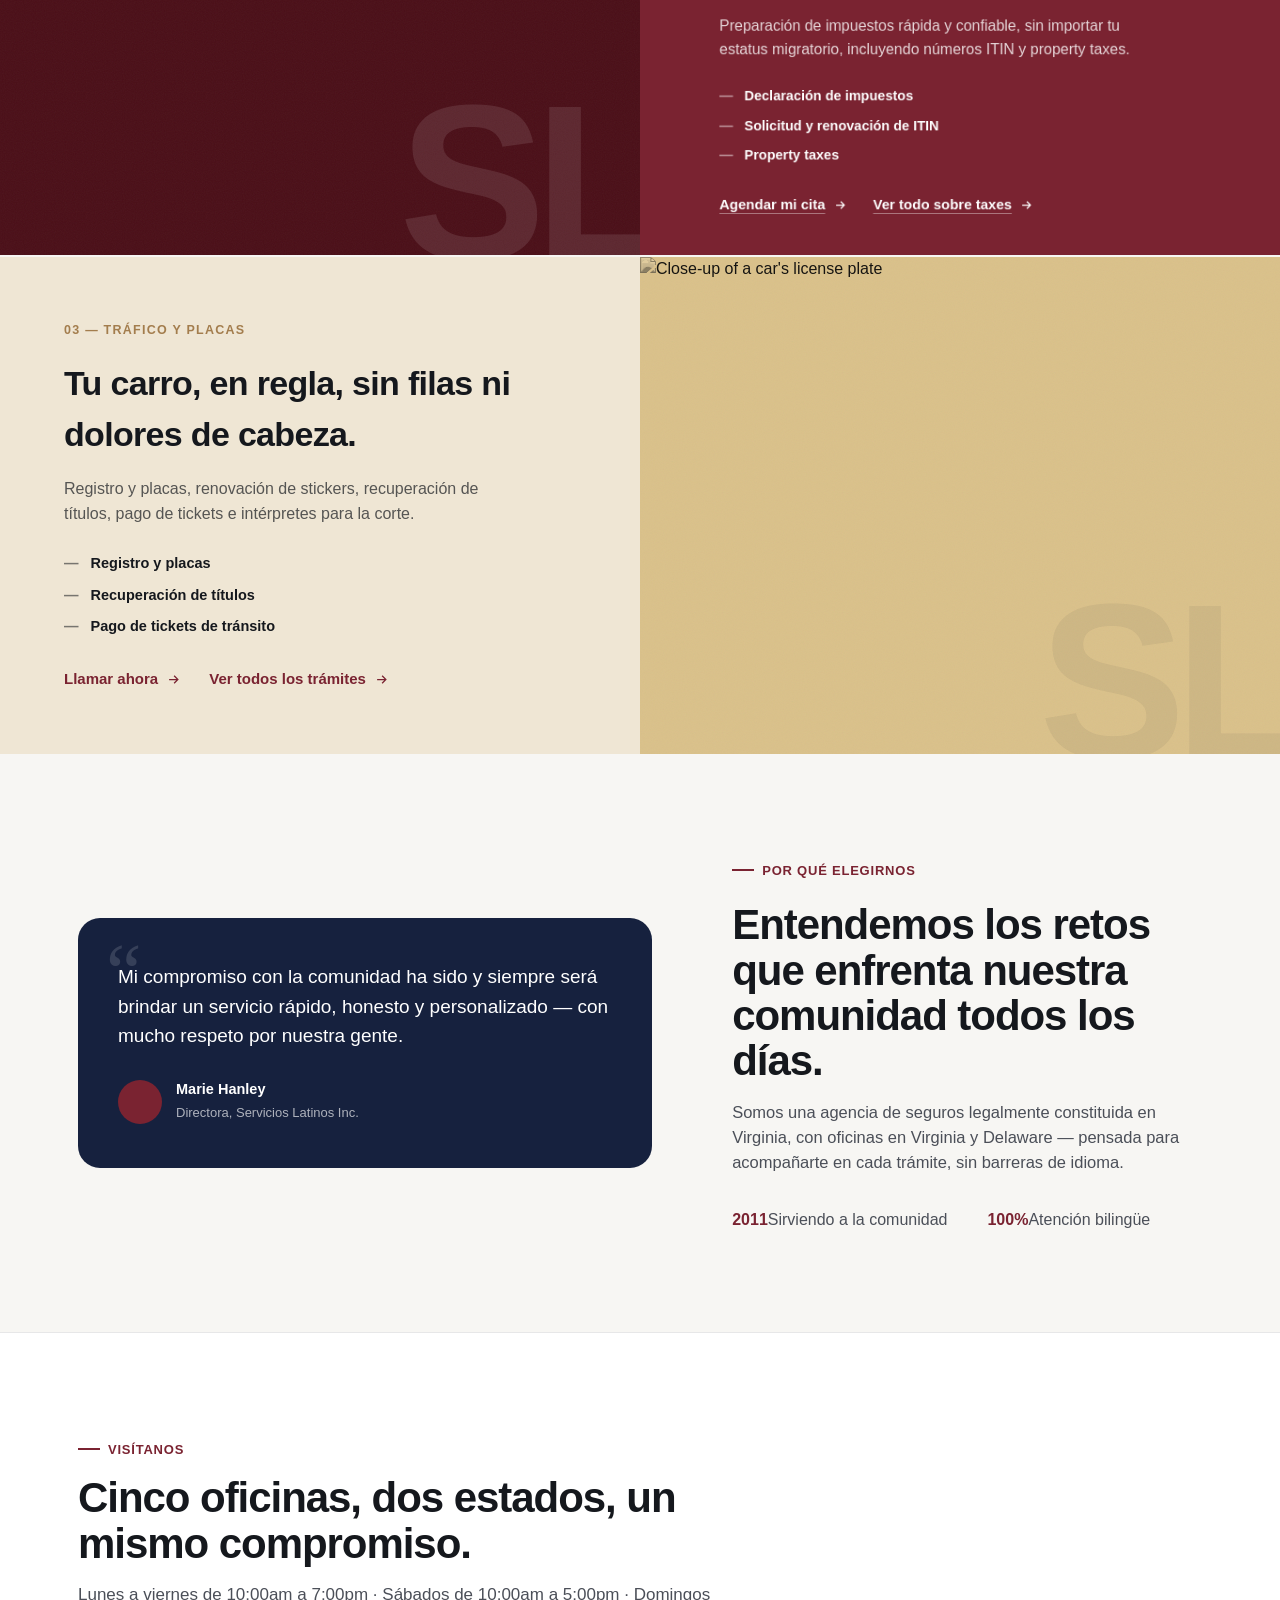
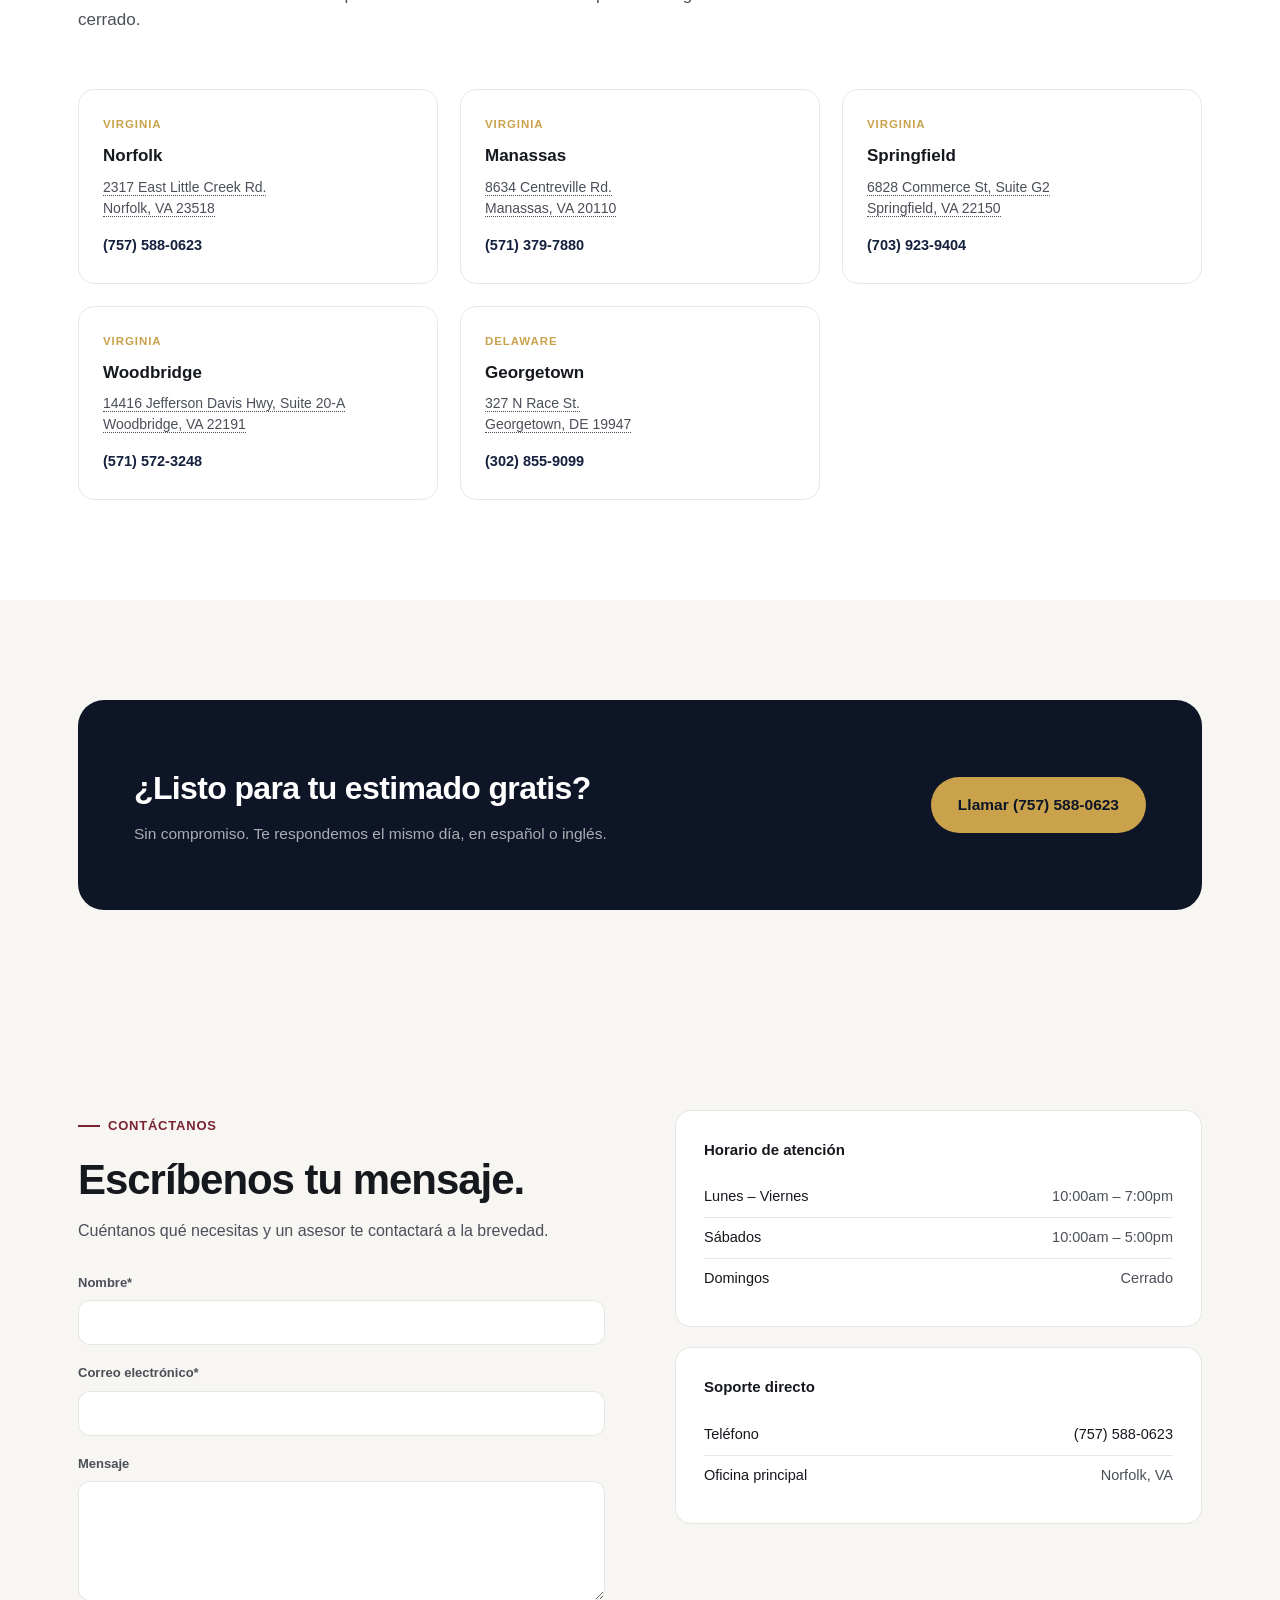
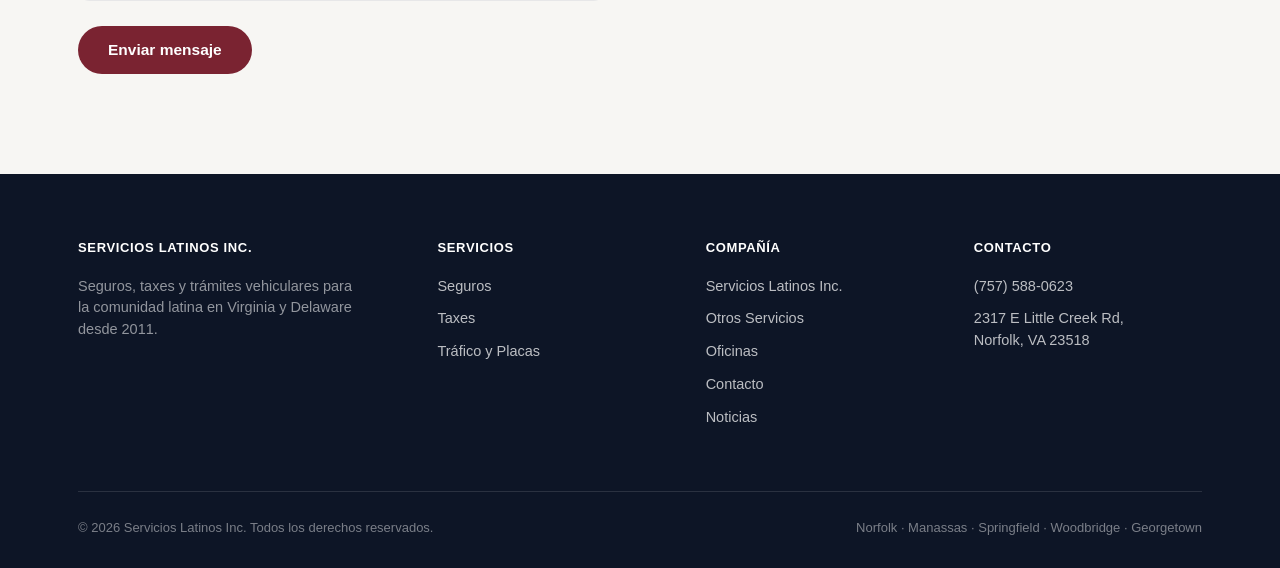
==== commit e187f0d3: "Add files via upload" ====
--- a/index.html
+++ b/index.html
@@ -124,12 +124,14 @@
           <li data-i18n="seguros.fact2">Comercial &amp; responsabilidad general</li>
           <li data-i18n="seguros.fact3">Botes y RVs</li>
         </ul>
-        <a href="tel:7575880623" class="link"><span data-i18n="seguros.link">Pedir estimado gratis</span>
-          <svg viewBox="0 0 24 24" fill="none" stroke="currentColor" stroke-width="2"><path d="M5 12h14M13 6l6 6-6 6"/></svg>
-        </a>
-        <a href="seguros.html" class="link" style="margin-left:26px;"><span data-i18n="seguros.viewall">Ver todos los seguros</span>
-          <svg viewBox="0 0 24 24" fill="none" stroke="currentColor" stroke-width="2"><path d="M5 12h14M13 6l6 6-6 6"/></svg>
-        </a>
+        <div class="link-row">
+          <a href="tel:7575880623" class="link"><span data-i18n="seguros.link">Pedir estimado gratis</span>
+            <svg viewBox="0 0 24 24" fill="none" stroke="currentColor" stroke-width="2"><path d="M5 12h14M13 6l6 6-6 6"/></svg>
+          </a>
+          <a href="seguros.html" class="link"><span data-i18n="seguros.viewall">Ver todos los seguros</span>
+            <svg viewBox="0 0 24 24" fill="none" stroke="currentColor" stroke-width="2"><path d="M5 12h14M13 6l6 6-6 6"/></svg>
+          </a>
+        </div>
       </div>
       <div class="service-visual reveal-visual">
         <img src="https://images.pexels.com/photos/8441861/pexels-photo-8441861.jpeg?auto=compress&cs=tinysrgb&w=1000&h=800&dpr=1" alt="Insurance agent reviewing a policy with clients at a desk" loading="lazy">
@@ -149,12 +151,14 @@
           <li data-i18n="taxes.fact2">Solicitud y renovación de ITIN</li>
           <li data-i18n="taxes.fact3">Property taxes</li>
         </ul>
-        <a href="tel:7575880623" class="link"><span data-i18n="taxes.link">Agendar mi cita</span>
-          <svg viewBox="0 0 24 24" fill="none" stroke="currentColor" stroke-width="2"><path d="M5 12h14M13 6l6 6-6 6"/></svg>
-        </a>
-        <a href="taxes.html" class="link" style="margin-left:26px;"><span data-i18n="taxes.viewall">Ver todo sobre taxes</span>
-          <svg viewBox="0 0 24 24" fill="none" stroke="currentColor" stroke-width="2"><path d="M5 12h14M13 6l6 6-6 6"/></svg>
-        </a>
+        <div class="link-row">
+          <a href="tel:7575880623" class="link"><span data-i18n="taxes.link">Agendar mi cita</span>
+            <svg viewBox="0 0 24 24" fill="none" stroke="currentColor" stroke-width="2"><path d="M5 12h14M13 6l6 6-6 6"/></svg>
+          </a>
+          <a href="taxes.html" class="link"><span data-i18n="taxes.viewall">Ver todo sobre taxes</span>
+            <svg viewBox="0 0 24 24" fill="none" stroke="currentColor" stroke-width="2"><path d="M5 12h14M13 6l6 6-6 6"/></svg>
+          </a>
+        </div>
       </div>
       <div class="service-visual reveal-visual">
         <img src="https://images.pexels.com/photos/6863183/pexels-photo-6863183.jpeg?auto=compress&cs=tinysrgb&w=1000&h=800&dpr=1" alt="Close-up of tax forms, receipts, and a calculator" loading="lazy">
@@ -174,12 +178,14 @@
           <li data-i18n="trafico.fact2">Recuperación de títulos</li>
           <li data-i18n="trafico.fact3">Pago de tickets de tránsito</li>
         </ul>
-        <a href="tel:7575880623" class="link"><span data-i18n="trafico.call">Llamar ahora</span>
-          <svg viewBox="0 0 24 24" fill="none" stroke="currentColor" stroke-width="2"><path d="M5 12h14M13 6l6 6-6 6"/></svg>
-        </a>
-        <a href="trafico.html" class="link" style="margin-left:26px;"><span data-i18n="trafico.link">Ver todos los trámites</span>
-          <svg viewBox="0 0 24 24" fill="none" stroke="currentColor" stroke-width="2"><path d="M5 12h14M13 6l6 6-6 6"/></svg>
-        </a>
+        <div class="link-row">
+          <a href="tel:7575880623" class="link"><span data-i18n="trafico.call">Llamar ahora</span>
+            <svg viewBox="0 0 24 24" fill="none" stroke="currentColor" stroke-width="2"><path d="M5 12h14M13 6l6 6-6 6"/></svg>
+          </a>
+          <a href="trafico.html" class="link"><span data-i18n="trafico.link">Ver todos los trámites</span>
+            <svg viewBox="0 0 24 24" fill="none" stroke="currentColor" stroke-width="2"><path d="M5 12h14M13 6l6 6-6 6"/></svg>
+          </a>
+        </div>
       </div>
       <div class="service-visual reveal-visual">
         <img src="https://images.unsplash.com/photo-1666651361868-5e5e804b0d53?auto=format&fit=crop&w=1000&h=800&q=80" alt="Close-up of a car's license plate" loading="lazy">
@@ -224,31 +230,31 @@
         <div class="office-card">
           <span class="office-state" data-i18n="offices.state.va">Virginia</span>
           <h4>Norfolk</h4>
-          <address><a class="map-link" href="https://www.google.com/maps/search/?api=1&query=2317+East+Little+Creek+Rd.%2C+Norfolk%2C+VA+23518" target="_blank" rel="noopener">2317 East Little Creek Rd.<br>Norfolk, VA 23518</a></address>
+          <address><a class="map-link" data-address="2317 East Little Creek Rd., Norfolk, VA 23518" href="https://www.google.com/maps/search/?api=1&query=2317+East+Little+Creek+Rd.%2C+Norfolk%2C+VA+23518" target="_blank" rel="noopener">2317 East Little Creek Rd.<br>Norfolk, VA 23518</a></address>
           <a class="tel" href="tel:7575880623">(757) 588-0623</a>
         </div>
         <div class="office-card">
           <span class="office-state" data-i18n="offices.state.va">Virginia</span>
           <h4>Manassas</h4>
-          <address><a class="map-link" href="https://www.google.com/maps/search/?api=1&query=8634+Centreville+Rd.%2C+Manassas%2C+VA+20110" target="_blank" rel="noopener">8634 Centreville Rd.<br>Manassas, VA 20110</a></address>
+          <address><a class="map-link" data-address="8634 Centreville Rd., Manassas, VA 20110" href="https://www.google.com/maps/search/?api=1&query=8634+Centreville+Rd.%2C+Manassas%2C+VA+20110" target="_blank" rel="noopener">8634 Centreville Rd.<br>Manassas, VA 20110</a></address>
           <a class="tel" href="tel:5713797880">(571) 379-7880</a>
         </div>
         <div class="office-card">
           <span class="office-state" data-i18n="offices.state.va">Virginia</span>
           <h4>Springfield</h4>
-          <address><a class="map-link" href="https://www.google.com/maps/search/?api=1&query=6828+Commerce+St%2C+Suite+G2%2C+Springfield%2C+VA+22150" target="_blank" rel="noopener">6828 Commerce St, Suite G2<br>Springfield, VA 22150</a></address>
+          <address><a class="map-link" data-address="6828 Commerce St, Suite G2, Springfield, VA 22150" href="https://www.google.com/maps/search/?api=1&query=6828+Commerce+St%2C+Suite+G2%2C+Springfield%2C+VA+22150" target="_blank" rel="noopener">6828 Commerce St, Suite G2<br>Springfield, VA 22150</a></address>
           <a class="tel" href="tel:7039239404">(703) 923-9404</a>
         </div>
         <div class="office-card">
           <span class="office-state" data-i18n="offices.state.va">Virginia</span>
           <h4>Woodbridge</h4>
-          <address><a class="map-link" href="https://www.google.com/maps/search/?api=1&query=14416+Jefferson+Davis+Hwy%2C+Suite+20-A%2C+Woodbridge%2C+VA+22191" target="_blank" rel="noopener">14416 Jefferson Davis Hwy, Suite 20-A<br>Woodbridge, VA 22191</a></address>
+          <address><a class="map-link" data-address="14416 Jefferson Davis Hwy, Suite 20-A, Woodbridge, VA 22191" href="https://www.google.com/maps/search/?api=1&query=14416+Jefferson+Davis+Hwy%2C+Suite+20-A%2C+Woodbridge%2C+VA+22191" target="_blank" rel="noopener">14416 Jefferson Davis Hwy, Suite 20-A<br>Woodbridge, VA 22191</a></address>
           <a class="tel" href="tel:5715723248">(571) 572-3248</a>
         </div>
         <div class="office-card">
           <span class="office-state" data-i18n="offices.state.de">Delaware</span>
           <h4>Georgetown</h4>
-          <address><a class="map-link" href="https://www.google.com/maps/search/?api=1&query=327+N+Race+St.%2C+Georgetown%2C+DE+19947" target="_blank" rel="noopener">327 N Race St.<br>Georgetown, DE 19947</a></address>
+          <address><a class="map-link" data-address="327 N Race St., Georgetown, DE 19947" href="https://www.google.com/maps/search/?api=1&query=327+N+Race+St.%2C+Georgetown%2C+DE+19947" target="_blank" rel="noopener">327 N Race St.<br>Georgetown, DE 19947</a></address>
           <a class="tel" href="tel:3028559099">(302) 855-9099</a>
         </div>
       </div>
@@ -614,6 +620,18 @@
 
 <script>
   (function(){
+    var isIOS = /iPad|iPhone|iPod/.test(navigator.userAgent) ||
+      (navigator.platform === 'MacIntel' && navigator.maxTouchPoints > 1);
+    if (!isIOS) return;
+    document.querySelectorAll('a.map-link[data-address]').forEach(function(link){
+      var address = link.getAttribute('data-address');
+      link.href = 'https://maps.apple.com/?q=' + encodeURIComponent(address);
+    });
+  })();
+</script>
+
+<script>
+  (function(){
     var targets = document.querySelectorAll('.reveal, .reveal-visual');
     if (!('IntersectionObserver' in window)) {
       targets.forEach(function(el){ el.classList.add('in-view'); });
--- a/styles.css
+++ b/styles.css
@@ -323,6 +323,7 @@
   }
   .service-content .link svg{width:15px;height:15px;transition:transform .15s ease;}
   .service-content .link:hover svg{transform:translateX(3px);}
+  .link-row{display:flex;flex-wrap:wrap;align-items:center;gap:14px 28px;}
 
   /* Seguros — deep navy field */
   .row-seguros{background:var(--navy-deep); color:#fff;}
